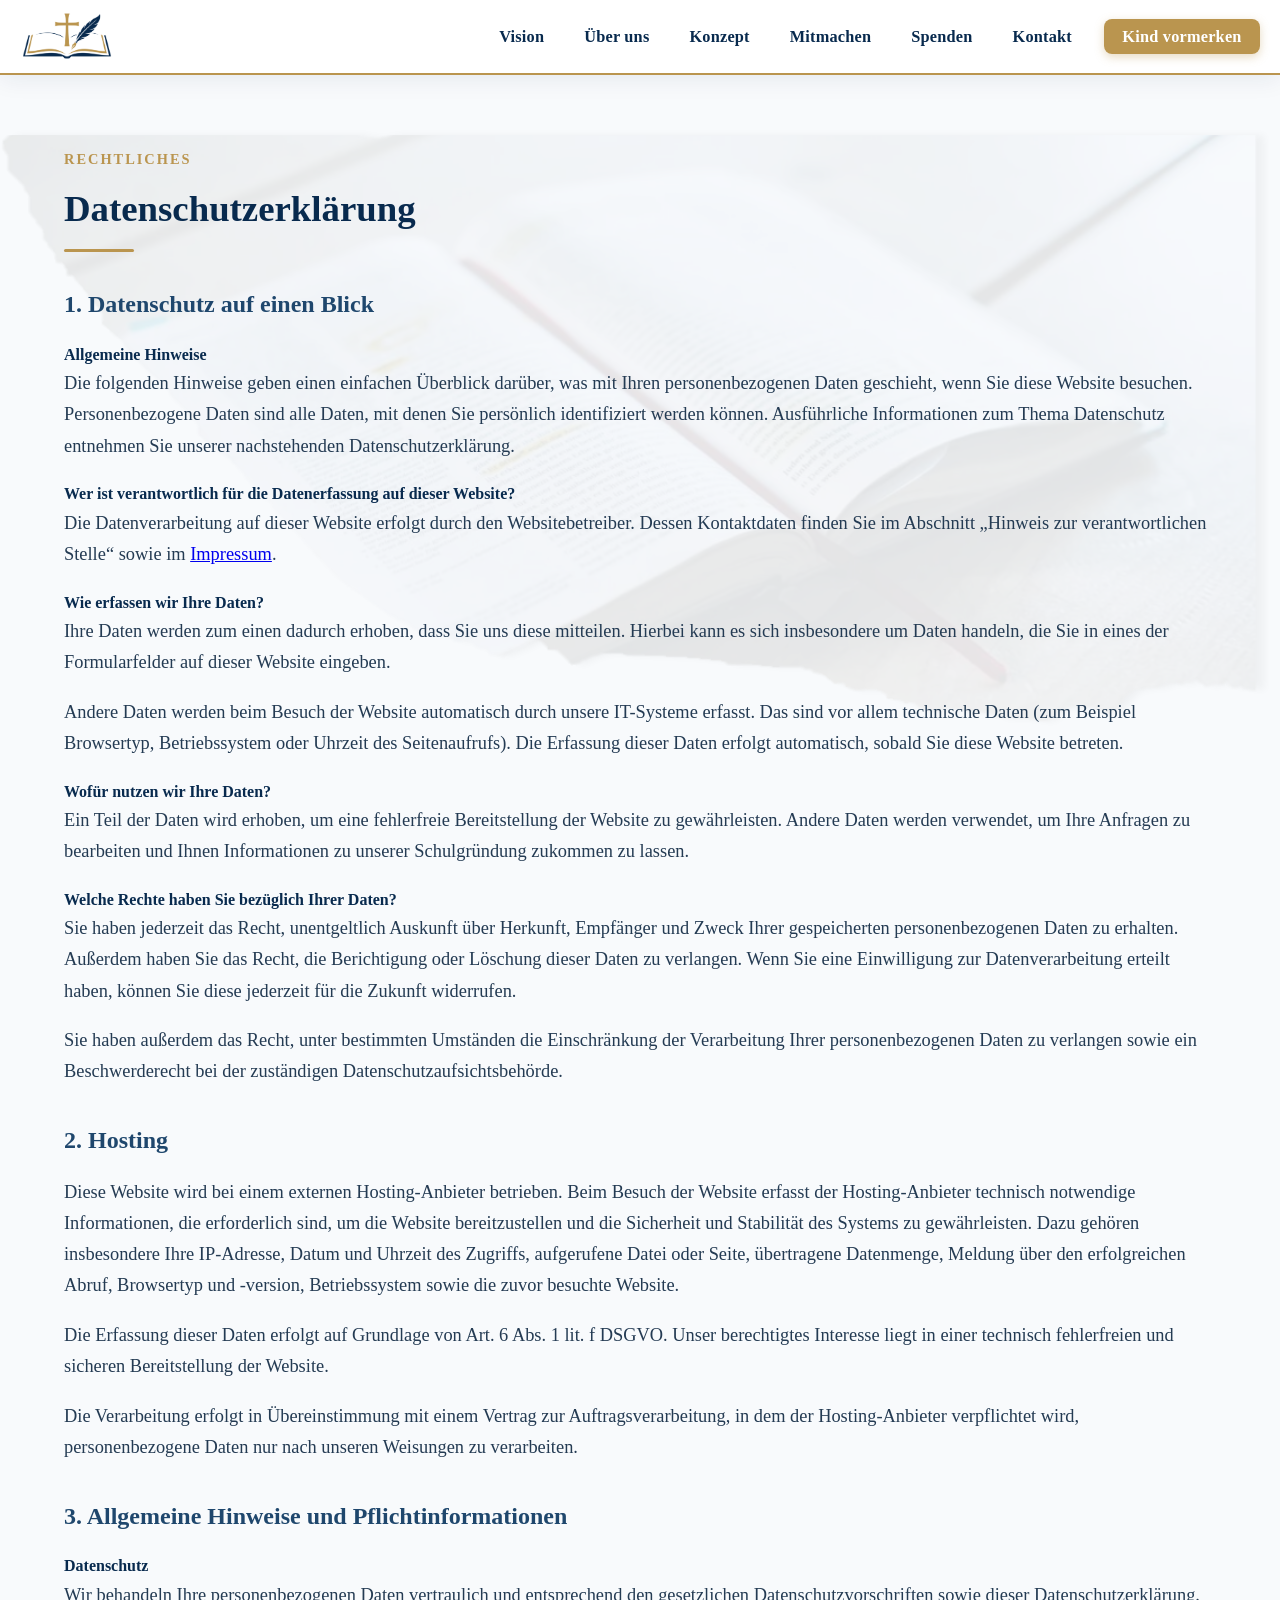
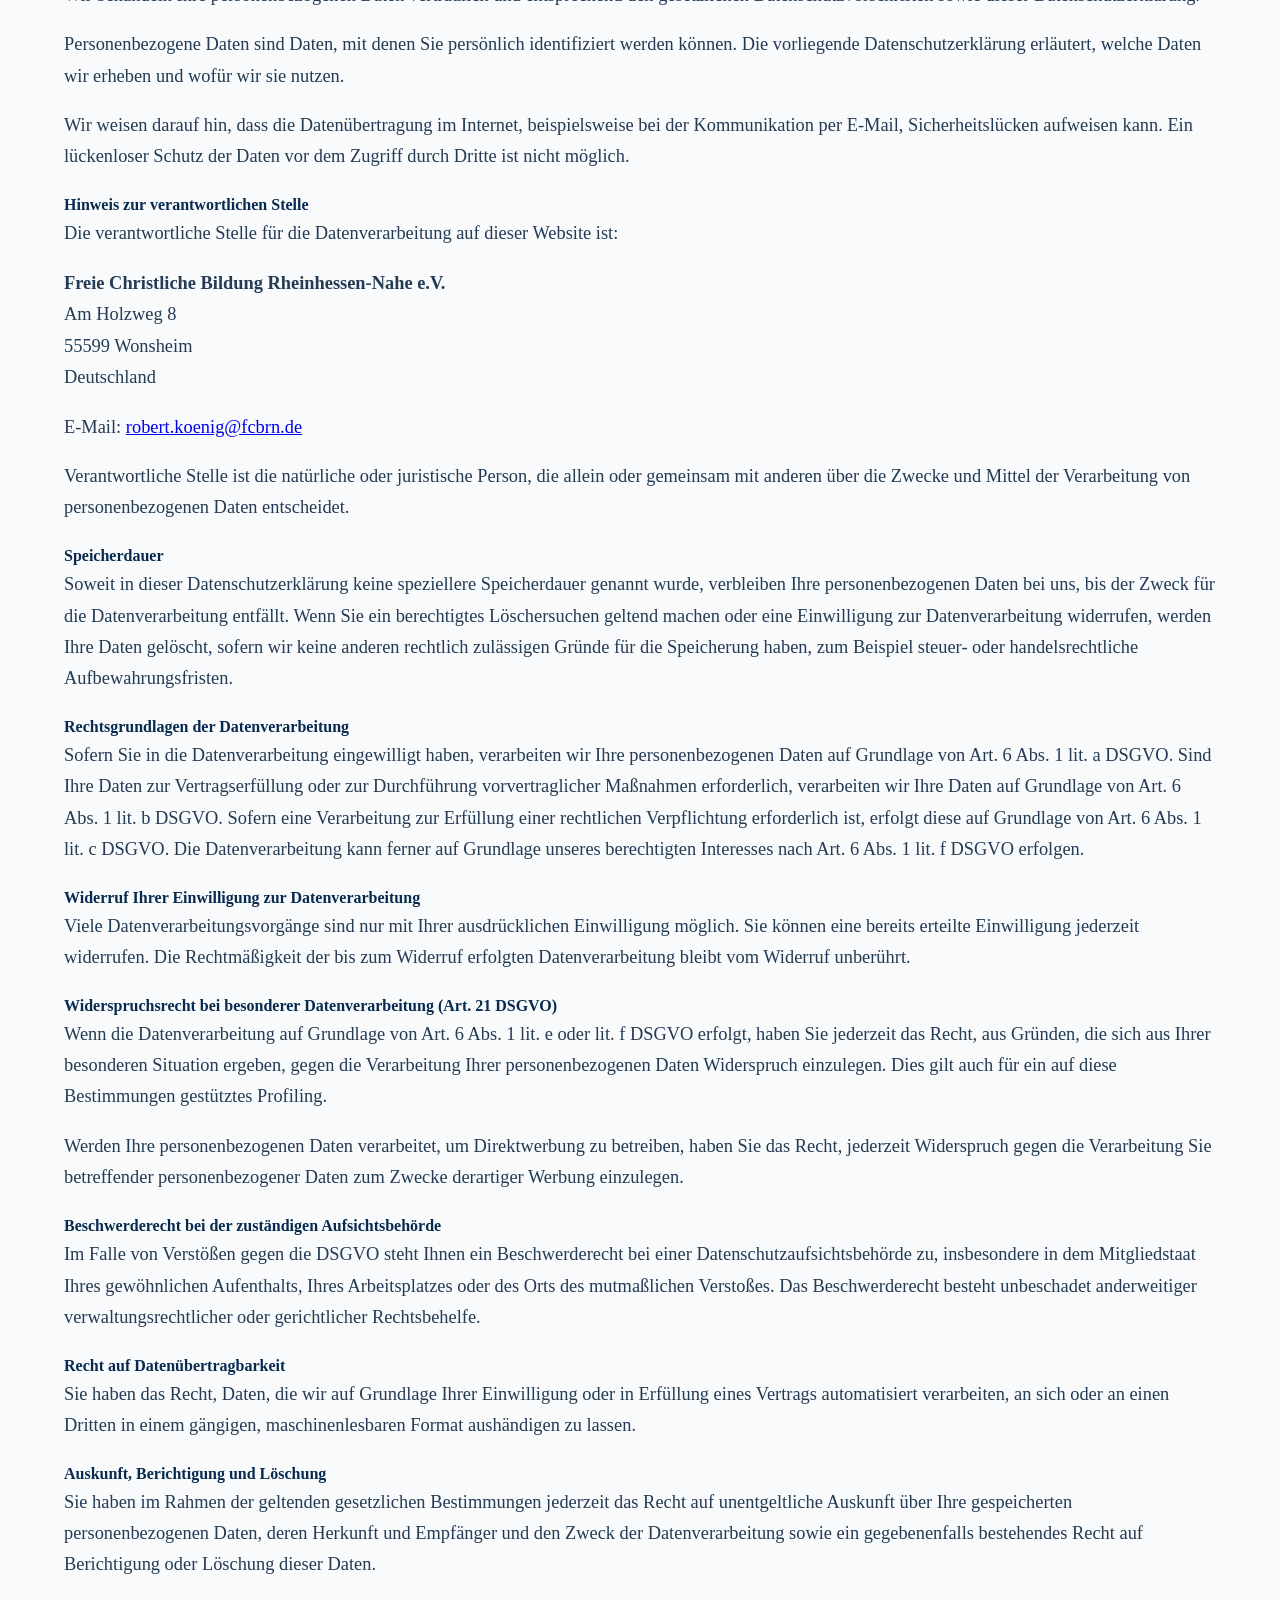
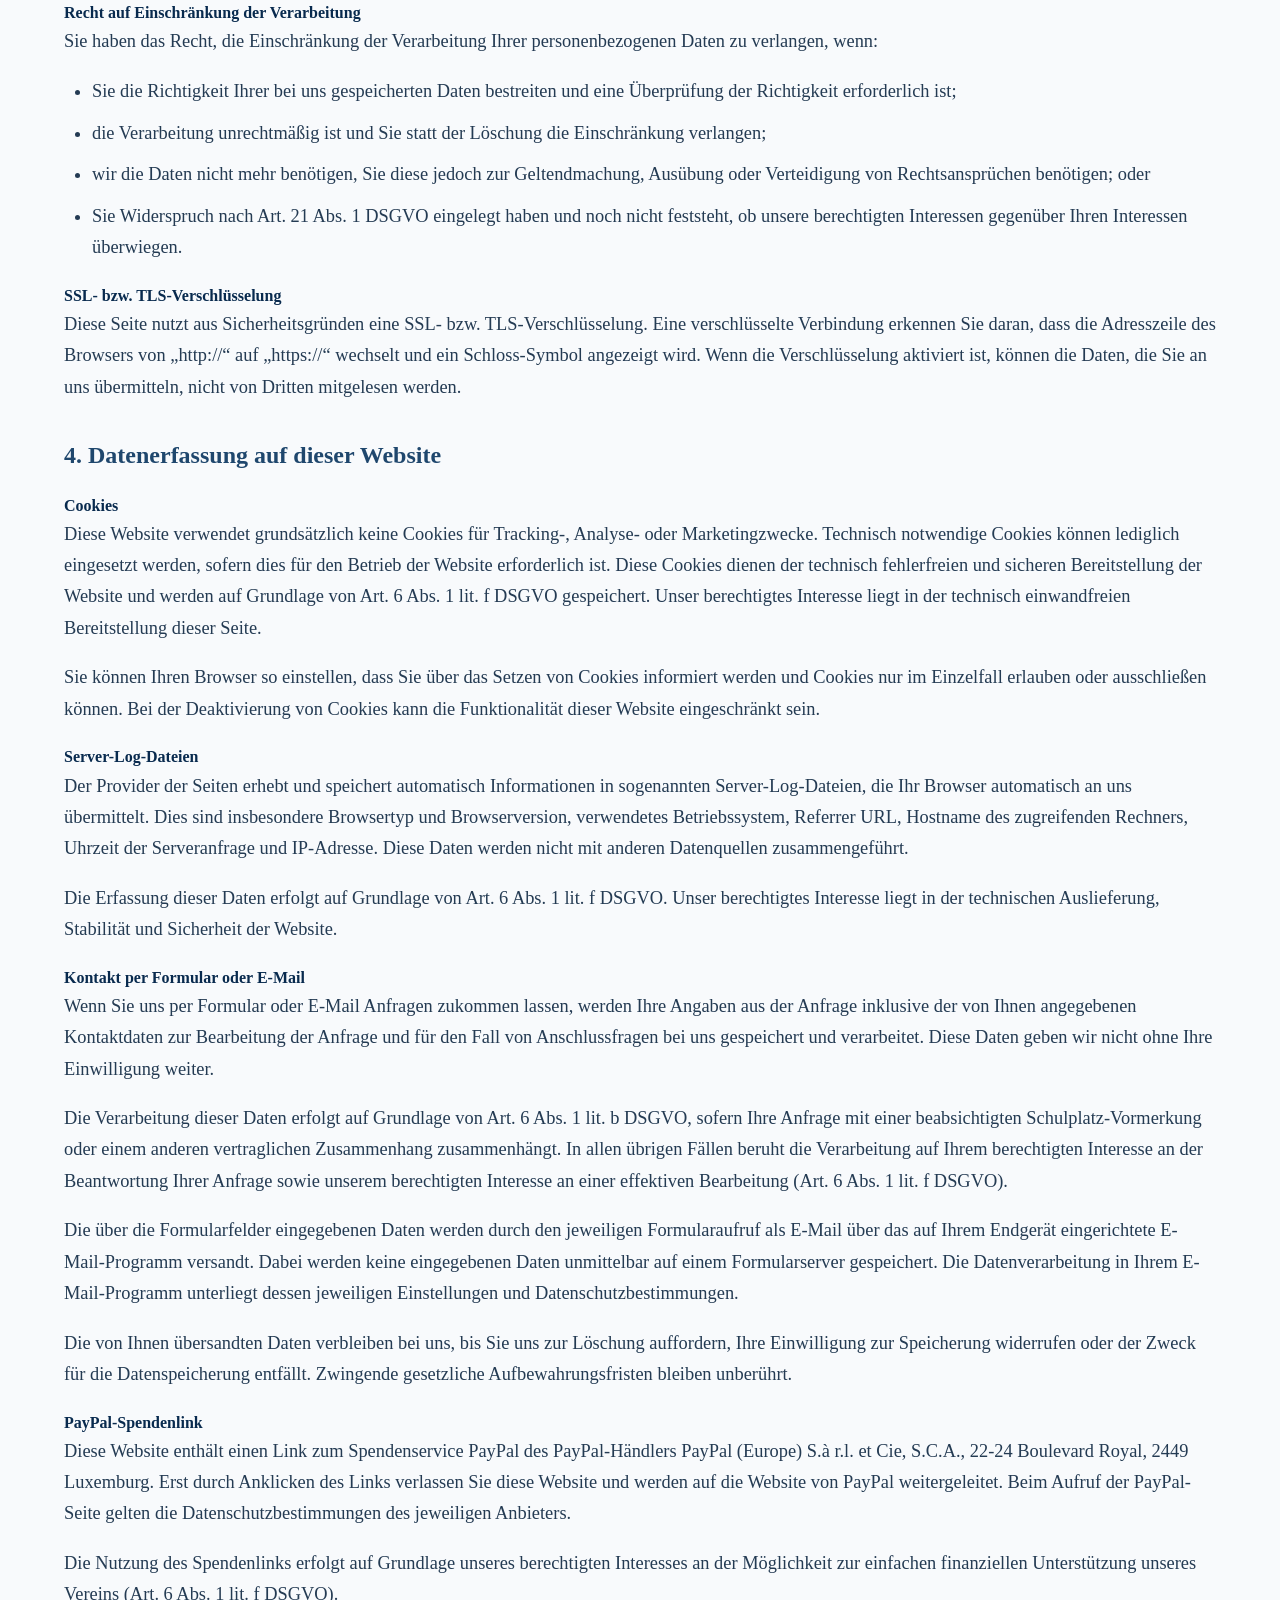
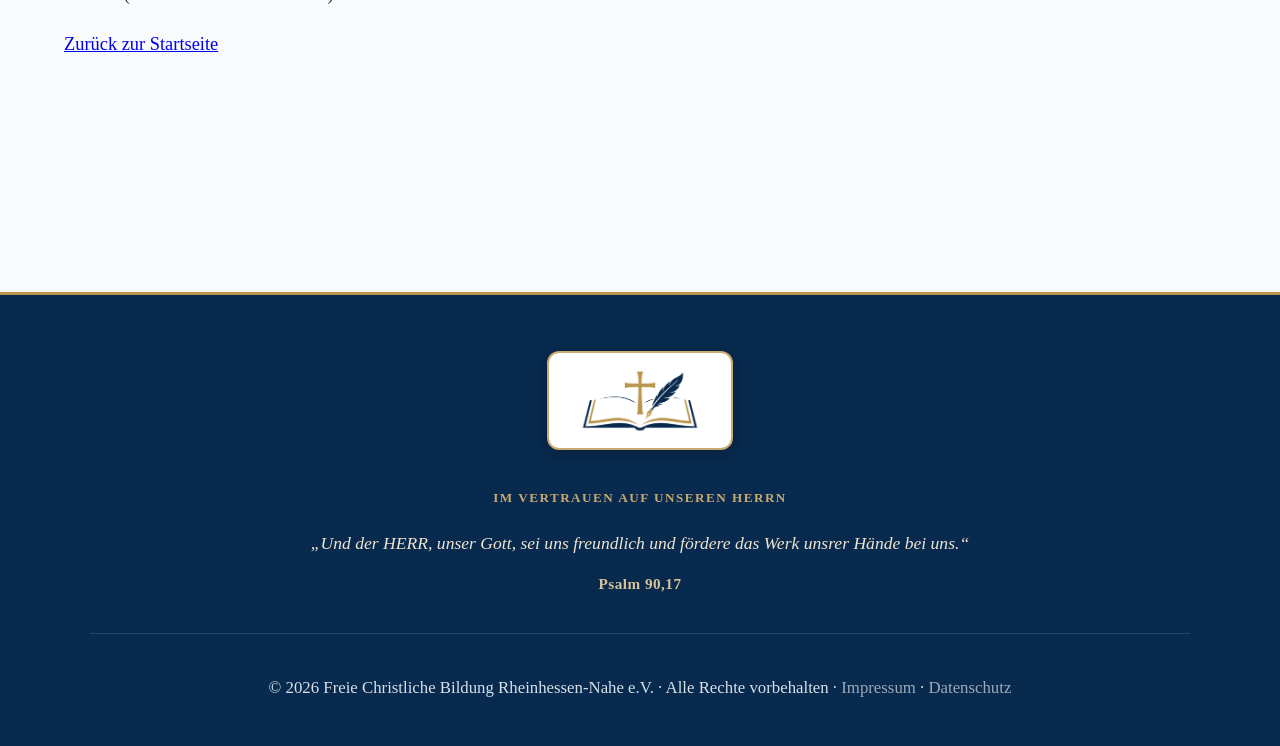
==== datenschutz.html @ 9a71f447 "Added datenschutz.html" ====
<!DOCTYPE html>
<html lang="de">
<head>
    <meta charset="UTF-8">
    <meta name="viewport" content="width=device-width, initial-scale=1.0, maximum-scale=5.0, user-scalable=yes">
    <meta name="theme-color" content="#082A4E">
    <meta name="format-detection" content="telephone=no">
    <link rel="stylesheet" href="styles.css">
    <link rel="apple-touch-icon" href="Logo.png">
    <link rel="icon" type="image/png" href="Logo.png">
    <title>Datenschutz | Freie Christliche Bildung Rheinhessen-Nahe e.V.</title>
</head>
<body>
    <div id="site-nav"></div>
    <script src="navigation.js"></script>

    <div class="fixed-bg-graphic" id="fixedBgGraphic" aria-hidden="true"></div>

    <main class="container">
        <section class="legal-page">
            <span class="section-tag">Rechtliches</span>
            <h2>Datenschutzerklärung</h2>

            <h3>1. Datenschutz auf einen Blick</h3>

            <h4>Allgemeine Hinweise</h4>
            <p>
                Die folgenden Hinweise geben einen einfachen Überblick darüber, was mit Ihren personenbezogenen Daten geschieht,
                wenn Sie diese Website besuchen. Personenbezogene Daten sind alle Daten, mit denen Sie persönlich identifiziert
                werden können. Ausführliche Informationen zum Thema Datenschutz entnehmen Sie unserer nachstehenden Datenschutzerklärung.
            </p>

            <h4>Wer ist verantwortlich für die Datenerfassung auf dieser Website?</h4>
            <p>
                Die Datenverarbeitung auf dieser Website erfolgt durch den Websitebetreiber.
                Dessen Kontaktdaten finden Sie im Abschnitt „Hinweis zur verantwortlichen Stelle“ sowie im <a href="impressum.html">Impressum</a>.
            </p>

            <h4>Wie erfassen wir Ihre Daten?</h4>
            <p>
                Ihre Daten werden zum einen dadurch erhoben, dass Sie uns diese mitteilen. Hierbei kann es sich insbesondere um Daten
                handeln, die Sie in eines der Formularfelder auf dieser Website eingeben.
            </p>
            <p>
                Andere Daten werden beim Besuch der Website automatisch durch unsere IT-Systeme erfasst. Das sind vor allem technische
                Daten (zum Beispiel Browsertyp, Betriebssystem oder Uhrzeit des Seitenaufrufs). Die Erfassung dieser Daten erfolgt
                automatisch, sobald Sie diese Website betreten.
            </p>

            <h4>Wofür nutzen wir Ihre Daten?</h4>
            <p>
                Ein Teil der Daten wird erhoben, um eine fehlerfreie Bereitstellung der Website zu gewährleisten.
                Andere Daten werden verwendet, um Ihre Anfragen zu bearbeiten und Ihnen Informationen zu unserer Schulgründung
                zukommen zu lassen.
            </p>

            <h4>Welche Rechte haben Sie bezüglich Ihrer Daten?</h4>
            <p>
                Sie haben jederzeit das Recht, unentgeltlich Auskunft über Herkunft, Empfänger und Zweck Ihrer gespeicherten
                personenbezogenen Daten zu erhalten. Außerdem haben Sie das Recht, die Berichtigung oder Löschung dieser Daten
                zu verlangen. Wenn Sie eine Einwilligung zur Datenverarbeitung erteilt haben, können Sie diese jederzeit für die
                Zukunft widerrufen.
            </p>
            <p>
                Sie haben außerdem das Recht, unter bestimmten Umständen die Einschränkung der Verarbeitung Ihrer personenbezogenen
                Daten zu verlangen sowie ein Beschwerderecht bei der zuständigen Datenschutzaufsichtsbehörde.
            </p>

            <h3>2. Hosting</h3>
            <p>
                Diese Website wird bei einem externen Hosting-Anbieter betrieben. Beim Besuch der Website erfasst der Hosting-Anbieter
                technisch notwendige Informationen, die erforderlich sind, um die Website bereitzustellen und die Sicherheit und
                Stabilität des Systems zu gewährleisten. Dazu gehören insbesondere Ihre IP-Adresse, Datum und Uhrzeit des Zugriffs,
                aufgerufene Datei oder Seite, übertragene Datenmenge, Meldung über den erfolgreichen Abruf, Browsertyp und -version,
                Betriebssystem sowie die zuvor besuchte Website.
            </p>
            <p>
                Die Erfassung dieser Daten erfolgt auf Grundlage von Art. 6 Abs. 1 lit. f DSGVO. Unser berechtigtes Interesse liegt
                in einer technisch fehlerfreien und sicheren Bereitstellung der Website.
            </p>
            <p>
                Die Verarbeitung erfolgt in Übereinstimmung mit einem Vertrag zur Auftragsverarbeitung, in dem der Hosting-Anbieter
                verpflichtet wird, personenbezogene Daten nur nach unseren Weisungen zu verarbeiten.
            </p>

            <h3>3. Allgemeine Hinweise und Pflichtinformationen</h3>

            <h4>Datenschutz</h4>
            <p>
                Wir behandeln Ihre personenbezogenen Daten vertraulich und entsprechend den gesetzlichen Datenschutzvorschriften
                sowie dieser Datenschutzerklärung.
            </p>
            <p>
                Personenbezogene Daten sind Daten, mit denen Sie persönlich identifiziert werden können. Die vorliegende
                Datenschutzerklärung erläutert, welche Daten wir erheben und wofür wir sie nutzen.
            </p>
            <p>
                Wir weisen darauf hin, dass die Datenübertragung im Internet, beispielsweise bei der Kommunikation per E-Mail,
                Sicherheitslücken aufweisen kann. Ein lückenloser Schutz der Daten vor dem Zugriff durch Dritte ist nicht möglich.
            </p>

            <h4>Hinweis zur verantwortlichen Stelle</h4>
            <p>
                Die verantwortliche Stelle für die Datenverarbeitung auf dieser Website ist:
            </p>
            <p>
                <strong>Freie Christliche Bildung Rheinhessen-Nahe e.V.</strong><br>
                Am Holzweg 8<br>
                55599 Wonsheim<br>
                Deutschland
            </p>
            <p>
                E-Mail: <a href="mailto:robert.koenig@fcbrn.de">robert.koenig@fcbrn.de</a>
            </p>
            <p>
                Verantwortliche Stelle ist die natürliche oder juristische Person, die allein oder gemeinsam mit anderen über die
                Zwecke und Mittel der Verarbeitung von personenbezogenen Daten entscheidet.
            </p>

            <h4>Speicherdauer</h4>
            <p>
                Soweit in dieser Datenschutzerklärung keine speziellere Speicherdauer genannt wurde, verbleiben Ihre personenbezogenen
                Daten bei uns, bis der Zweck für die Datenverarbeitung entfällt. Wenn Sie ein berechtigtes Löschersuchen geltend machen
                oder eine Einwilligung zur Datenverarbeitung widerrufen, werden Ihre Daten gelöscht, sofern wir keine anderen rechtlich
                zulässigen Gründe für die Speicherung haben, zum Beispiel steuer- oder handelsrechtliche Aufbewahrungsfristen.
            </p>

            <h4>Rechtsgrundlagen der Datenverarbeitung</h4>
            <p>
                Sofern Sie in die Datenverarbeitung eingewilligt haben, verarbeiten wir Ihre personenbezogenen Daten auf Grundlage
                von Art. 6 Abs. 1 lit. a DSGVO. Sind Ihre Daten zur Vertragserfüllung oder zur Durchführung vorvertraglicher Maßnahmen
                erforderlich, verarbeiten wir Ihre Daten auf Grundlage von Art. 6 Abs. 1 lit. b DSGVO. Sofern eine Verarbeitung zur
                Erfüllung einer rechtlichen Verpflichtung erforderlich ist, erfolgt diese auf Grundlage von Art. 6 Abs. 1 lit. c DSGVO.
                Die Datenverarbeitung kann ferner auf Grundlage unseres berechtigten Interesses nach Art. 6 Abs. 1 lit. f DSGVO erfolgen.
            </p>

            <h4>Widerruf Ihrer Einwilligung zur Datenverarbeitung</h4>
            <p>
                Viele Datenverarbeitungsvorgänge sind nur mit Ihrer ausdrücklichen Einwilligung möglich. Sie können eine bereits
                erteilte Einwilligung jederzeit widerrufen. Die Rechtmäßigkeit der bis zum Widerruf erfolgten Datenverarbeitung
                bleibt vom Widerruf unberührt.
            </p>

            <h4>Widerspruchsrecht bei besonderer Datenverarbeitung (Art. 21 DSGVO)</h4>
            <p>
                Wenn die Datenverarbeitung auf Grundlage von Art. 6 Abs. 1 lit. e oder lit. f DSGVO erfolgt, haben Sie jederzeit das
                Recht, aus Gründen, die sich aus Ihrer besonderen Situation ergeben, gegen die Verarbeitung Ihrer personenbezogenen
                Daten Widerspruch einzulegen. Dies gilt auch für ein auf diese Bestimmungen gestütztes Profiling.
            </p>
            <p>
                Werden Ihre personenbezogenen Daten verarbeitet, um Direktwerbung zu betreiben, haben Sie das Recht, jederzeit
                Widerspruch gegen die Verarbeitung Sie betreffender personenbezogener Daten zum Zwecke derartiger Werbung einzulegen.
            </p>

            <h4>Beschwerderecht bei der zuständigen Aufsichtsbehörde</h4>
            <p>
                Im Falle von Verstößen gegen die DSGVO steht Ihnen ein Beschwerderecht bei einer Datenschutzaufsichtsbehörde zu,
                insbesondere in dem Mitgliedstaat Ihres gewöhnlichen Aufenthalts, Ihres Arbeitsplatzes oder des Orts des mutmaßlichen
                Verstoßes. Das Beschwerderecht besteht unbeschadet anderweitiger verwaltungsrechtlicher oder gerichtlicher Rechtsbehelfe.
            </p>

            <h4>Recht auf Datenübertragbarkeit</h4>
            <p>
                Sie haben das Recht, Daten, die wir auf Grundlage Ihrer Einwilligung oder in Erfüllung eines Vertrags automatisiert
                verarbeiten, an sich oder an einen Dritten in einem gängigen, maschinenlesbaren Format aushändigen zu lassen.
            </p>

            <h4>Auskunft, Berichtigung und Löschung</h4>
            <p>
                Sie haben im Rahmen der geltenden gesetzlichen Bestimmungen jederzeit das Recht auf unentgeltliche Auskunft über Ihre
                gespeicherten personenbezogenen Daten, deren Herkunft und Empfänger und den Zweck der Datenverarbeitung sowie ein
                gegebenenfalls bestehendes Recht auf Berichtigung oder Löschung dieser Daten.
            </p>

            <h4>Recht auf Einschränkung der Verarbeitung</h4>
            <p>Sie haben das Recht, die Einschränkung der Verarbeitung Ihrer personenbezogenen Daten zu verlangen, wenn:</p>
            <ul>
                <li>Sie die Richtigkeit Ihrer bei uns gespeicherten Daten bestreiten und eine Überprüfung der Richtigkeit erforderlich ist;</li>
                <li>die Verarbeitung unrechtmäßig ist und Sie statt der Löschung die Einschränkung verlangen;</li>
                <li>wir die Daten nicht mehr benötigen, Sie diese jedoch zur Geltendmachung, Ausübung oder Verteidigung von Rechtsansprüchen benötigen; oder</li>
                <li>Sie Widerspruch nach Art. 21 Abs. 1 DSGVO eingelegt haben und noch nicht feststeht, ob unsere berechtigten Interessen gegenüber Ihren Interessen überwiegen.</li>
            </ul>

            <h4>SSL- bzw. TLS-Verschlüsselung</h4>
            <p>
                Diese Seite nutzt aus Sicherheitsgründen eine SSL- bzw. TLS-Verschlüsselung. Eine verschlüsselte Verbindung erkennen
                Sie daran, dass die Adresszeile des Browsers von „http://“ auf „https://“ wechselt und ein Schloss-Symbol angezeigt wird.
                Wenn die Verschlüsselung aktiviert ist, können die Daten, die Sie an uns übermitteln, nicht von Dritten mitgelesen werden.
            </p>

            <h3>4. Datenerfassung auf dieser Website</h3>

            <h4>Cookies</h4>
            <p>
                Diese Website verwendet grundsätzlich keine Cookies für Tracking-, Analyse- oder Marketingzwecke.
                Technisch notwendige Cookies können lediglich eingesetzt werden, sofern dies für den Betrieb der Website erforderlich ist.
                Diese Cookies dienen der technisch fehlerfreien und sicheren Bereitstellung der Website und werden auf Grundlage von
                Art. 6 Abs. 1 lit. f DSGVO gespeichert. Unser berechtigtes Interesse liegt in der technisch einwandfreien Bereitstellung
                dieser Seite.
            </p>
            <p>
                Sie können Ihren Browser so einstellen, dass Sie über das Setzen von Cookies informiert werden und Cookies nur im Einzelfall
                erlauben oder ausschließen können. Bei der Deaktivierung von Cookies kann die Funktionalität dieser Website eingeschränkt sein.
            </p>

            <h4>Server-Log-Dateien</h4>
            <p>
                Der Provider der Seiten erhebt und speichert automatisch Informationen in sogenannten Server-Log-Dateien, die Ihr Browser
                automatisch an uns übermittelt. Dies sind insbesondere Browsertyp und Browserversion, verwendetes Betriebssystem,
                Referrer URL, Hostname des zugreifenden Rechners, Uhrzeit der Serveranfrage und IP-Adresse. Diese Daten werden nicht mit
                anderen Datenquellen zusammengeführt.
            </p>
            <p>
                Die Erfassung dieser Daten erfolgt auf Grundlage von Art. 6 Abs. 1 lit. f DSGVO. Unser berechtigtes Interesse liegt in der
                technischen Auslieferung, Stabilität und Sicherheit der Website.
            </p>

            <h4>Kontakt per Formular oder E-Mail</h4>
            <p>
                Wenn Sie uns per Formular oder E-Mail Anfragen zukommen lassen, werden Ihre Angaben aus der Anfrage inklusive der von Ihnen
                angegebenen Kontaktdaten zur Bearbeitung der Anfrage und für den Fall von Anschlussfragen bei uns gespeichert und verarbeitet.
                Diese Daten geben wir nicht ohne Ihre Einwilligung weiter.
            </p>
            <p>
                Die Verarbeitung dieser Daten erfolgt auf Grundlage von Art. 6 Abs. 1 lit. b DSGVO, sofern Ihre Anfrage mit einer
                beabsichtigten Schulplatz-Vormerkung oder einem anderen vertraglichen Zusammenhang zusammenhängt. In allen übrigen Fällen
                beruht die Verarbeitung auf Ihrem berechtigten Interesse an der Beantwortung Ihrer Anfrage sowie unserem berechtigten
                Interesse an einer effektiven Bearbeitung (Art. 6 Abs. 1 lit. f DSGVO).
            </p>
            <p>
                Die über die Formularfelder eingegebenen Daten werden durch den jeweiligen Formularaufruf als E-Mail über das auf Ihrem
                Endgerät eingerichtete E-Mail-Programm versandt. Dabei werden keine eingegebenen Daten unmittelbar auf einem Formularserver
                gespeichert. Die Datenverarbeitung in Ihrem E-Mail-Programm unterliegt dessen jeweiligen Einstellungen und Datenschutzbestimmungen.
            </p>
            <p>
                Die von Ihnen übersandten Daten verbleiben bei uns, bis Sie uns zur Löschung auffordern, Ihre Einwilligung zur Speicherung
                widerrufen oder der Zweck für die Datenspeicherung entfällt. Zwingende gesetzliche Aufbewahrungsfristen bleiben unberührt.
            </p>

            <h4>PayPal-Spendenlink</h4>
            <p>
                Diese Website enthält einen Link zum Spendenservice PayPal des PayPal-Händlers PayPal (Europe) S.à r.l. et Cie, S.C.A.,
                22-24 Boulevard Royal, 2449 Luxemburg. Erst durch Anklicken des Links verlassen Sie diese Website und werden auf die
                Website von PayPal weitergeleitet. Beim Aufruf der PayPal-Seite gelten die Datenschutzbestimmungen des jeweiligen Anbieters.
            </p>
            <p>
                Die Nutzung des Spendenlinks erfolgt auf Grundlage unseres berechtigten Interesses an der Möglichkeit zur einfachen
                finanziellen Unterstützung unseres Vereins (Art. 6 Abs. 1 lit. f DSGVO).
            </p>

            <p><a href="index.html">Zurück zur Startseite</a></p>
        </section>
    </main>

    <div id="site-footer"></div>
    <script src="footer.js"></script>
</body>
</html>
---- styles.css ----
:root {
            /* Corporate Design Blau-Palette */
            --blau-900: #082A4E;
            --blau-800: #12385F;
            --blau-700: #1F476D;
            --blau-600: #335C87;
            --blau-500: #4F7393;
            --blau-300: #9FB4C7;
            --blau-100: #D7E0E8;
            --blau-50:  #F0F5FA;

            /* Corporate Design Gold-Palette */
            --gold-1: #BA954F;
            --gold-2: #C8A970;
            --gold-3: #D8C396;
            --gold-4: #EEE4CF;
            --gold-5: #FBF8F2;
            --gold-50: #FDFBF7;

            --font-family-base: 'Book Antiqua', Palatino, 'Palatino Linotype', 'Palatino LT STD', Georgia, serif;
            --font-sans: -apple-system, BlinkMacSystemFont, "Segoe UI", Roboto, Helvetica, Arial, sans-serif;
        }

        /* Gemeinsame Seitenelemente für weitere Seiten */
        .vision-intro {
            font-size: 1.3rem;
            font-weight: 600;
            color: var(--blau-700);
            margin: 2rem 0 0.85rem 0;
            line-height: 1.5;
        }

        .vebs-link-wrap {
            margin-top: 1.5rem;
            text-align: center;
        }

        .vebs-link {
            display: inline-block;
            transition: transform 0.2s;
        }

        .vebs-logo {
            max-height: 65px;
            max-width: 100%;
            height: auto;
            display: block;
            margin: 0 auto;
        }

        .cards-grid-compact {
            grid-template-columns: repeat(auto-fit, minmax(240px, 1fr));
        }

        .info-card-accent {
            border-top-color: var(--blau-700);
        }

        .section-tag-no-margin {
            margin-bottom: 0;
        }

        .quote-followup {
            font-size: 1.2rem;
            font-weight: 500;
            color: var(--blau-900);
            margin-bottom: 1.5rem;
        }

        .form-group-spaced {
            margin-top: 1.5rem;
        }

        .form-container-spaced {
            margin-top: 2rem;
        }

        .form-actions {
            margin-top: 2rem;
            text-align: center;
        }

        .form-actions-large {
            margin-top: 2.25rem;
            display: flex;
            justify-content: center;
            align-items: center;
            gap: 1.25rem;
            flex-wrap: wrap;
        }

        .cta-button-submit {
            border: none;
            cursor: pointer;
        }

        .bank-purpose {
            font-family: var(--font-family-base);
        }

        .paypal-note {
            font-size: 1.05rem;
            color: var(--blau-700);
            margin-bottom: 1rem;
            line-height: 1.5;
        }

        * {
            margin: 0;
            padding: 0;
            box-sizing: border-box;
        }

        html {
            scroll-behavior: smooth;
        }

        html, body {
            overflow-x: hidden;
            width: 100%;
            max-width: 100%;
            font-family: var(--font-family-base);
            line-height: 1.7;
            color: var(--blau-900);
            background-color: #f8fafc;
        }

        /* Modern Bright Frosted Navigation */
        nav {
            background: rgba(255, 255, 255, 0.96);
            backdrop-filter: blur(16px);
            -webkit-backdrop-filter: blur(16px);
            padding: 0.65rem 1.75rem;
            position: sticky;
            top: 0;
            z-index: 1000;
            border-bottom: 2px solid var(--gold-1);
            box-shadow: 0 4px 25px rgba(8, 42, 78, 0.06);
        }
        .nav-container {
            max-width: 1300px;
            margin: 0 auto;
            display: flex;
            justify-content: space-between;
            align-items: center;
            flex-wrap: wrap;
            gap: 1.25rem;
        }
        .nav-brand-logo-link {
            display: flex;
            align-items: center;
            text-decoration: none;
        }
        .nav-full-logo {
            max-height: 52px;
            width: auto;
            display: block;
            transition: transform 0.2s;
        }
        .nav-full-logo:hover {
            transform: scale(1.03);
        }
        .nav-right-group {
            display: flex;
            align-items: center;
            gap: 1.5rem;
        }
        nav ul {
            list-style: none;
            display: flex;
            justify-content: center;
            align-items: center;
            flex-wrap: wrap;
            margin: 0;
            padding: 0;
            gap: 1.5rem;
        }
        nav ul li a {
            color: var(--blau-900);
            text-decoration: none;
            font-weight: 600;
            font-size: 1.02rem;
            letter-spacing: 0.2px;
            transition: color 0.2s, transform 0.2s;
            padding: 0.35rem 0.5rem;
            position: relative;
        }
        nav ul li a:hover {
            color: var(--gold-1);
        }
        .nav-cta {
            background: var(--gold-1);
            color: white !important;
            padding: 0.5rem 1.15rem !important;
            border-radius: 8px;
            font-weight: bold !important;
            box-shadow: 0 3px 10px rgba(186, 149, 79, 0.35);
            transition: background 0.2s, transform 0.2s, box-shadow 0.2s !important;
        }
        .nav-cta:hover {
            background: var(--gold-2) !important;
            transform: translateY(-2px);
            box-shadow: 0 5px 15px rgba(186, 149, 79, 0.45);
        }

        .mobile-menu-btn {
            display: none;
            background: rgba(255, 255, 255, 0.95);
            border: 1.5px solid var(--gold-2);
            color: var(--blau-900);
            width: 42px;
            height: 42px;
            border-radius: 8px;
            cursor: pointer;
            align-items: center;
            justify-content: center;
            font-size: 1.4rem;
            line-height: 1;
            transition: all 0.2s ease;
            box-shadow: 0 2px 8px rgba(8, 42, 78, 0.08);
            user-select: none;
            -webkit-tap-highlight-color: transparent;
        }
        .mobile-menu-btn:hover, .mobile-menu-btn.active {
            background: var(--gold-5);
            border-color: var(--gold-1);
            color: var(--gold-1);
            box-shadow: 0 4px 12px rgba(186, 149, 79, 0.25);
        }

        @media (max-width: 992px) {
            nav {
                padding: 0.55rem 1rem;
            }
            .nav-container {
                justify-content: space-between !important;
                align-items: center !important;
            }
            .nav-full-logo {
                max-height: 44px;
            }
            .mobile-menu-btn {
                display: flex !important;
            }
            .nav-right-group {
                width: 100% !important;
                display: none !important;
                flex-direction: column !important;
                align-items: stretch !important;
                padding: 1.25rem 0 0.5rem 0 !important;
                border-top: 1px solid var(--gold-4) !important;
                margin-top: 0.5rem !important;
                gap: 0.75rem !important;
            }
            .nav-right-group.active {
                display: flex !important;
            }
            nav ul {
                flex-direction: column !important;
                width: 100% !important;
                gap: 0.4rem !important;
                text-align: center !important;
            }
            nav ul li a {
                display: block !important;
                padding: 0.75rem 1rem !important;
                font-size: 1.1rem !important;
                border-radius: 6px !important;
            }
            nav ul li a:hover {
                background: var(--gold-5) !important;
            }
            .nav-cta {
                width: 100% !important;
                text-align: center !important;
                padding: 0.85rem 1.5rem !important;
                margin-top: 0.5rem !important;
            }
        }
        /* Hero Banner with Bright, Present Classroom Image */
        header {
            position: relative;
            background: linear-gradient(180deg, rgba(8, 42, 78, 0.30) 0%, rgba(8, 42, 78, 0.55) 100%),
                        url("AdobeStock_277652552_1200x800.jpg") center 35% / cover no-repeat;
            padding: 6.5rem 1.5rem;
            min-height: 75vh;
            display: flex;
            align-items: center;
            justify-content: center;
            border-bottom: 4px solid var(--gold-1);
            box-shadow: 0 6px 30px rgba(8, 42, 78, 0.12);
        }
        .hero-glass-card {
            background: rgba(255, 255, 255, 0.74);
            backdrop-filter: blur(20px);
            -webkit-backdrop-filter: blur(20px);
            border: 1.5px solid rgba(255, 255, 255, 0.85);
            border-radius: 20px;
            padding: 3.5rem 3rem;
            max-width: 950px;
            margin: 0 auto;
            text-align: center;
            box-shadow: 0 20px 50px rgba(8, 42, 78, 0.18);
        }
        
        
        @media (max-width: 850px) {
            
            
        }
        .hero-badge {
            display: inline-block;
            background: var(--gold-5);
            border: 1px solid var(--gold-3);
            color: var(--gold-1);
            padding: 0.45rem 1.35rem;
            border-radius: 30px;
            font-size: 0.9rem;
            text-transform: uppercase;
            letter-spacing: 1.5px;
            font-weight: 700;
            margin-bottom: 1.25rem;
        }
        header h1 {
            font-size: 3.2rem;
            margin-bottom: 0.25rem;
            letter-spacing: 0.5px;
            color: var(--blau-900);
            font-weight: bold;
            line-height: 1.15;
        }
        .header-association {
            margin-top: 0.25rem;
            margin-bottom: 1.35rem;
            font-size: 1.45rem;
            color: var(--gold-1);
            letter-spacing: 2.5px;
            text-transform: uppercase;
            font-weight: 700;
        }
        header p.hero-lead {
            font-size: 1.3rem;
            color: var(--blau-700);
            max-width: 780px;
            margin: 0 auto 2.25rem auto;
            font-weight: 500;
            line-height: 1.55;
        }
        .hero-buttons {
            display: flex;
            justify-content: center;
            gap: 1.25rem;
            flex-wrap: wrap;
        }

        /* Main Container */
        .container {
            max-width: 1200px;
            margin: 0 auto;
            padding: 4.5rem 1.5rem;
        }

        section {
            margin-bottom: 5.5rem;
            scroll-margin-top: 90px;
        }
        .section-tag {
            color: var(--gold-1);
            font-size: 0.9rem;
            font-weight: bold;
            letter-spacing: 2px;
            text-transform: uppercase;
            display: block;
            margin-bottom: 0.4rem;
        }
        section h2 {
            color: var(--blau-900);
            font-size: 2.3rem;
            margin-bottom: 1.75rem;
            position: relative;
            padding-bottom: 0.75rem;
        }
        section h2::after {
            content: "";
            position: absolute;
            left: 0;
            bottom: 0;
            height: 3px;
            width: 70px;
            background: var(--gold-1);
            border-radius: 2px;
        }
        section h3 {
            color: var(--blau-700);
            font-size: 1.5rem;
            margin-top: 2rem;
            margin-bottom: 1rem;
        }
        section p, section ul {
            margin-bottom: 1.15rem;
            font-size: 1.15rem;
            color: #243b53;
        }
        section ul {
            margin-left: 1.75rem;
        }
        section ul li {
            margin-bottom: 0.65rem;
        }

        /* Illuminated Bible Quote */
        .bible-quote-illuminated {
            background: linear-gradient(135deg, var(--gold-5) 0%, #ffffff 100%);
            border: 1px solid var(--gold-4);
            border-left: 6px solid var(--gold-1);
            border-radius: 14px;
            padding: 2.25rem 2.75rem;
            margin: 2.5rem 0;
            box-shadow: 0 8px 24px rgba(8, 42, 78, 0.04);
            position: relative;
        }
        .bible-quote-illuminated::before {
            content: "“";
            position: absolute;
            top: 5px;
            left: 20px;
            font-size: 5rem;
            line-height: 1;
            color: rgba(186, 149, 79, 0.2);
            font-family: Georgia, serif;
            pointer-events: none;
        }
        .bible-quote-text {
            font-size: 1.3rem;
            font-style: italic;
            color: var(--blau-900);
            line-height: 1.75;
            margin-bottom: 0.85rem;
            position: relative;
            z-index: 1;
        }
        .bible-quote-ref {
            font-size: 1.05rem;
            font-weight: bold;
            color: var(--gold-1);
            text-align: right;
            margin-bottom: 0;
            text-transform: uppercase;
            letter-spacing: 0.5px;
        }

        /* Content Boxes */
        .highlight-box {
            background: var(--gold-5);
            border: 1px solid var(--gold-4);
            border-left: 5px solid var(--gold-1);
            padding: 2.25rem;
            margin: 2.5rem 0;
            border-radius: 12px;
            box-shadow: 0 6px 20px rgba(8, 42, 78, 0.03);
        }
        .highlight-box h3 {
            color: var(--blau-900);
            margin-top: 0;
            margin-bottom: 1rem;
        }

        /* Modern Info Grid (Wer wir sind) */
        .cards-grid {
            display: grid;
            grid-template-columns: repeat(auto-fit, minmax(320px, 1fr));
            gap: 2rem;
            margin: 2.5rem 0;
        }
        .info-card {
            background: white;
            border-top: 5px solid var(--gold-1);
            padding: 2.25rem;
            border-radius: 14px;
            border: 1px solid #e5edf5;
            box-shadow: 0 8px 25px rgba(8, 42, 78, 0.05);
            
            display: flex;
            flex-direction: column;
            justify-content: space-between;
            transition: transform 0.2s, box-shadow 0.2s;
        }
        .info-card:hover {
            transform: translateY(-4px);
            box-shadow: 0 14px 30px rgba(8, 42, 78, 0.1);
        }
        .info-card h4 {
            color: var(--blau-900);
            font-size: 1.3rem;
            margin-bottom: 0.85rem;
        }
        .info-card p {
            color: var(--blau-700);
            font-size: 1.05rem;
            margin-bottom: 0;
        }

        /* Action Grid (Was kannst du tun) */
        .action-grid {
            display: grid;
            grid-template-columns: repeat(auto-fit, minmax(320px, 1fr));
            gap: 2rem;
            margin-top: 2.5rem;
        }
        .action-card {
            background: white;
            padding: 2.25rem;
            border-radius: 14px;
            border: 1px solid #e7edf5;
            box-shadow: 0 8px 25px rgba(8, 42, 78, 0.05);
            border-left: 6px solid var(--gold-1);
            display: flex;
            flex-direction: column;
            justify-content: space-between;
            transition: transform 0.2s, box-shadow 0.2s;
        }
        .action-card:hover {
            transform: translateY(-4px);
            box-shadow: 0 14px 32px rgba(8, 42, 78, 0.1);
        }
        .action-card.highlight {
            background: #fffdf9;
            border: 1.5px solid var(--gold-3);
            border-left: 6px solid var(--blau-700);
        }
        .action-card-badge {
            display: inline-block;
            background: var(--blau-50);
            color: var(--blau-800);
            font-size: 0.85rem;
            font-weight: bold;
            padding: 0.3rem 0.8rem;
            border-radius: 6px;
            text-transform: uppercase;
            letter-spacing: 0.5px;
            margin-bottom: 1rem;
            align-self: flex-start;
            border: 1px solid var(--blau-100);
        }
        .action-card.highlight .action-card-badge {
            background: var(--gold-5);
            color: var(--gold-1);
            border: 1px solid var(--gold-3);
        }
        .action-card h3 {
            color: var(--blau-900);
            font-size: 1.35rem;
            margin-top: 0;
            margin-bottom: 0.85rem;
        }
        .action-card p {
            color: #243b53;
            font-size: 1.05rem;
            margin-bottom: 0;
        }
        .card-link-button {
            display: inline-block;
            background: var(--blau-900);
            color: white;
            padding: 0.7rem 1.4rem;
            border-radius: 8px;
            text-decoration: none;
            font-weight: 600;
            font-size: 0.95rem;
            transition: background 0.2s, transform 0.2s, box-shadow 0.2s;
            border: 1px solid var(--gold-1);
            margin-top: 1.35rem;
            text-align: center;
        }
        .card-link-button:hover {
            background: var(--gold-1);
            color: #ffffff;
            transform: translateY(-2px);
            box-shadow: 0 4px 12px rgba(186, 149, 79, 0.3);
        }

        /* Buttons */
        .cta-button {
            display: inline-block;
            background: var(--gold-1);
            color: white;
            padding: 1.15rem 2.4rem;
            border-radius: 8px;
            text-decoration: none;
            font-weight: bold;
            font-size: 1.15rem;
            transition: background 0.3s, transform 0.2s, box-shadow 0.2s;
            box-shadow: 0 4px 15px rgba(186, 149, 79, 0.3);
        }
        .cta-button:hover {
            background: var(--gold-2);
            transform: translateY(-2px);
            box-shadow: 0 8px 22px rgba(186, 149, 79, 0.4);
        }
        .cta-button.secondary {
            background: white;
            color: var(--blau-900);
            border: 2px solid var(--gold-2);
            box-shadow: 0 4px 15px rgba(0, 0, 0, 0.06);
        }
        .cta-button.secondary:hover {
            background: var(--gold-5);
            color: var(--blau-900);
            border-color: var(--gold-1);
        }

        /* Form Styling */
        .form-container {
            background: white;
            border-top: 5px solid var(--gold-1);
            border: 1px solid #e5edf5;
            
            border-radius: 16px;
            padding: 3.5rem 3rem;
            margin-top: 2rem;
            box-shadow: 0 10px 30px rgba(8, 42, 78, 0.05);
        }
        .form-grid {
            display: grid;
            grid-template-columns: repeat(auto-fit, minmax(280px, 1fr));
            gap: 1.5rem;
        }
        .form-group {
            display: flex;
            flex-direction: column;
            gap: 0.45rem;
        }
        .form-group label {
            font-size: 0.95rem;
            font-weight: 600;
            color: var(--blau-700);
        }
        .form-group input, .form-group select, .form-group textarea {
            font-family: var(--font-family-base);
            font-size: 1.05rem;
            padding: 0.85rem 1.1rem;
            border: 1px solid #cedbe7;
            border-radius: 8px;
            color: var(--blau-900);
            background: #ffffff;
            transition: border-color 0.2s, box-shadow 0.2s;
        }
        .form-group input:focus, .form-group select:focus, .form-group textarea:focus {
            outline: none;
            border-color: var(--gold-1);
            box-shadow: 0 0 0 3px rgba(186, 149, 79, 0.2);
        }

        /* Fixed Background Parallax Graphic */
        .fixed-bg-graphic {
            position: fixed;
            top: 0;
            left: 0;
            width: 100vw;
            height: 100vh;
            background: url("Hintergrund.png") center center / 100% auto no-repeat;
            opacity: 0.085;
            pointer-events: none;
            z-index: 0;
            transition: opacity 0.4s ease;
        }
        .container, header, footer {
            position: relative;
            z-index: 1;
        }
        @media (max-width: 768px) {
            .fixed-bg-graphic { width: 100vw !important; height: 100vh !important; background-size: 100% auto !important; opacity: 0.08 !important; }
        }

        /* Spenden Card (Modern Bright) */
        .donation-box {
            border-top: 5px solid var(--gold-1);
            background: linear-gradient(135deg, #FAF7F2 0%, #FFFFFF 100%);
            border: 1px solid var(--gold-3);
            
            border-radius: 16px;
            padding: 3.5rem 2.5rem;
            box-shadow: 0 10px 30px rgba(8, 42, 78, 0.05);
            margin: 3.5rem 0;
            text-align: center;
        }
        .donation-box h3 {
            color: var(--blau-900);
            font-size: 1.8rem;
            margin-top: 0;
            margin-bottom: 1.15rem;
        }
        .donation-box p {
            color: var(--blau-700);
            font-size: 1.2rem;
            max-width: 800px;
            margin: 0 auto 2.25rem auto;
        }
        .bank-details-card {
            background: #ffffff;
            color: var(--blau-900);
            border-radius: 14px;
            padding: 2.25rem;
            max-width: 680px;
            margin: 0 auto;
            border: 2px solid var(--gold-2);
            box-shadow: 0 8px 25px rgba(8, 42, 78, 0.06);
            text-align: left;
        }
        .bank-row {
            display: flex;
            justify-content: space-between;
            align-items: center;
            padding: 0.85rem 0;
            border-bottom: 1px dashed #d5e0eb;
            font-size: 1.15rem;
        }
        .bank-row:last-child {
            border-bottom: none;
        }
        .bank-label {
            font-weight: 600;
            color: var(--blau-700);
        }
        .bank-value {
            font-weight: bold;
            color: var(--blau-900);
        }
        .iban-highlight { font-family: monospace; font-size: 1.05rem; color: var(--blau-900); letter-spacing: 0.5px; white-space: nowrap !important; word-break: keep-all !important; }

        /* Donation Options & PayPal Button */
        .donation-options-grid {
            display: grid;
            grid-template-columns: repeat(auto-fit, minmax(320px, 1fr));
            gap: 2rem;
            max-width: 950px;
            margin: 2.25rem auto 0 auto;
            text-align: left;
        }
        .donation-method-card {
            background: #ffffff;
            border-radius: 14px;
            padding: 2.25rem;
            border: 2px solid var(--gold-2);
            box-shadow: 0 8px 25px rgba(8, 42, 78, 0.06);
            display: flex;
            flex-direction: column;
            justify-content: space-between;
            transition: transform 0.2s, box-shadow 0.2s;
        }
        .donation-method-card:hover {
            transform: translateY(-3px);
            box-shadow: 0 12px 30px rgba(8, 42, 78, 0.1);
        }
        .donation-method-header {
            display: flex;
            align-items: center;
            gap: 0.75rem;
            margin-bottom: 1.25rem;
            border-bottom: 2px solid var(--gold-4);
            padding-bottom: 0.75rem;
        }
        .donation-method-header h4 {
            color: var(--blau-900);
            font-size: 1.35rem;
            margin: 0;
        }
        .paypal-btn {
            display: inline-flex;
            align-items: center;
            justify-content: center;
            gap: 0.65rem;
            background: #0070ba;
            color: #ffffff !important;
            padding: 0.9rem 1.75rem;
            border-radius: 8px;
            font-weight: bold;
            font-size: 1.1rem;
            text-decoration: none;
            transition: background 0.2s, transform 0.2s, box-shadow 0.2s;
            box-shadow: 0 4px 15px rgba(0, 112, 186, 0.3);
            margin-top: 1.5rem;
            text-align: center;
            width: 100%;
        }
        .paypal-btn:hover {
            background: #005ea6;
            transform: translateY(-2px);
            box-shadow: 0 6px 20px rgba(0, 112, 186, 0.45);
        }
        .paypal-icon-svg {
            height: 22px;
            width: auto;
            fill: #ffffff;
        }
        @media (max-width: 768px) {
            .donation-options-grid {
                grid-template-columns: 1fr;
            }
            .donation-method-card {
                padding: 1.5rem 1.25rem;
            }
        }

        /* Contact Grid */
        .contact-grid {
            display: grid;
            grid-template-columns: repeat(auto-fit, minmax(320px, 1fr));
            gap: 2rem;
            margin-top: 2rem;
        }
        .contact-card {
            background: white;
            border-top: 5px solid var(--gold-1);
            padding: 2.5rem;
            border-radius: 14px;
            border: 1px solid #e5edf5;
            
            box-shadow: 0 8px 25px rgba(8, 42, 78, 0.05);
        }
        .contact-card h3 {
            color: var(--blau-900);
            font-size: 1.45rem;
            margin-top: 0;
            margin-bottom: 1.5rem;
        }
        .contact-item {
            margin-bottom: 1.25rem;
            font-size: 1.15rem;
        }
        .contact-item strong {
            color: var(--blau-700);
            display: block;
            font-size: 0.95rem;
            text-transform: uppercase;
            letter-spacing: 0.5px;
            margin-bottom: 0.25rem;
        }
        .contact-item a {
            color: var(--blau-900);
            text-decoration: none;
            font-weight: 600;
            border-bottom: 1px dotted var(--gold-1);
            transition: color 0.2s, border-color 0.2s;
        }
        .contact-item a:hover {
            color: var(--gold-1);
            border-bottom-color: var(--blau-900);
        }

        /* Bright & Welcoming CTA Card */
        .modern-cta-box {
            background: linear-gradient(135deg, #FDFBF7 0%, #FFFFFF 100%);
            color: var(--blau-900);
            padding: 4rem 2rem;
            border-radius: 16px;
            text-align: center;
            border: 2px solid var(--gold-3);
            
            margin: 4rem 0;
            box-shadow: 0 10px 30px rgba(8, 42, 78, 0.06);
        }

        
        /* Mobile Navigation Button & Responsive Drawer */
        .mobile-menu-btn {
            display: none;
            background: rgba(255, 255, 255, 0.95);
            border: 1.5px solid var(--gold-2);
            color: var(--blau-900);
            padding: 0.35rem 0.75rem;
            border-radius: 8px;
            cursor: pointer;
            align-items: center;
            gap: 0.5rem;
            transition: all 0.2s ease;
            box-shadow: 0 2px 8px rgba(8, 42, 78, 0.08);
            user-select: none;
            -webkit-tap-highlight-color: transparent;
        }
        .mobile-menu-btn img {
            max-height: 28px;
            width: auto;
            display: block;
        }
        .mobile-menu-btn span {
            font-size: 0.95rem;
            font-weight: 700;
            color: var(--blau-900);
            letter-spacing: 0.3px;
        }
        .mobile-menu-btn:hover, .mobile-menu-btn.active {
            background: var(--gold-5);
            border-color: var(--gold-1);
            box-shadow: 0 4px 12px rgba(186, 149, 79, 0.25);
        }

        @media (max-width: 992px) {
            .mobile-menu-btn {
                display: flex !important;
            }
            .nav-container {
                justify-content: space-between !important;
                align-items: center;
            }
            .nav-right-group {
                width: 100% !important;
                display: none !important;
                flex-direction: column !important;
                align-items: stretch !important;
                padding: 1.25rem 0 0.5rem 0 !important;
                border-top: 1px solid var(--gold-4) !important;
                margin-top: 0.5rem !important;
                gap: 0.75rem !important;
            }
            .nav-right-group.active {
                display: flex !important;
            }
            nav ul {
                flex-direction: column !important;
                width: 100% !important;
                gap: 0.4rem !important;
                text-align: center !important;
            }
            nav ul li a {
                display: block !important;
                padding: 0.75rem 1rem !important;
                font-size: 1.1rem !important;
                border-radius: 6px !important;
            }
            nav ul li a:hover {
                background: var(--gold-5) !important;
            }
            .nav-corner-logo {
                display: none !important;
            }
            .nav-cta {
                width: 100% !important;
                text-align: center !important;
                padding: 0.85rem 1.5rem !important;
                margin-top: 0.5rem !important;
            }
        }

        @media (max-width: 768px) {
            header {
                padding: 3.5rem 1rem 3rem;
                min-height: auto;
            }
            .hero-glass-card {
                padding: 2.25rem 1.25rem;
                border-radius: 16px;
            }
            header h1 {
                font-size: 2.1rem;
            }
            .header-association {
                font-size: 1.15rem;
                letter-spacing: 1.5px;
            }
            header p.hero-lead {
                font-size: 1.1rem;
                margin-bottom: 1.75rem;
            }
            .hero-buttons {
                flex-direction: column;
                gap: 0.85rem;
            }
            .cta-button {
                width: 100%;
                text-align: center;
                padding: 1rem 1.5rem;
                font-size: 1.05rem;
            }
            .container {
                padding: 2.5rem 1rem;
            }
            section {
                margin-bottom: 3.5rem;
            }
            section h2 {
                font-size: 1.85rem;
            }
            section h3 {
                font-size: 1.35rem;
            }
            section p, section ul {
                font-size: 1.05rem;
            }
            .bible-quote-illuminated {
                padding: 1.5rem 1.25rem 1.5rem 1.5rem;
            }
            .bible-quote-text {
                font-size: 1.15rem;
            }
            .action-grid, .cards-grid {
                grid-template-columns: 1fr;
                gap: 1.25rem;
            }
            .action-card, .info-card {
                padding: 1.5rem 1.25rem;
            }
            .form-container {
                padding: 1.75rem 1.25rem;
            }
            .form-grid {
                grid-template-columns: 1fr;
            }
            .bank-details-card {
                padding: 1.5rem 1.25rem;
            }
            .bank-row {
                flex-direction: column;
                align-items: flex-start;
                gap: 0.35rem;
            }
            .iban-highlight { font-family: monospace; font-size: 1.05rem; color: var(--blau-900); letter-spacing: 0.5px; white-space: nowrap !important; word-break: keep-all !important; }
            .donation-box {
                padding: 2.25rem 1.25rem;
            }
            .modern-cta-box {
                padding: 2.5rem 1.25rem;
            }
        }
/* ==========================================================================
           Scroll-Reveal & Progressive Motion Animations
           ========================================================================== */
        
        .reveal { opacity: 1; transform: none; transition: opacity 0.6s ease, transform 0.6s ease; }

        .reveal.is-visible {
            opacity: 1 !important;
            transform: translateY(0) !important;
        }

        /* Staggered transition delays for child elements / cards */
        .delay-1 { transition-delay: 0.08s !important; }
        .delay-2 { transition-delay: 0.16s !important; }
        .delay-3 { transition-delay: 0.24s !important; }
        .delay-4 { transition-delay: 0.32s !important; }
        .delay-5 { transition-delay: 0.40s !important; }
        .delay-6 { transition-delay: 0.48s !important; }

        /* Gentle hero entrance */
        header .hero-glass-card {
            animation: heroEntrance 0.9s cubic-bezier(0.16, 1, 0.3, 1) forwards;
        }
        @keyframes heroEntrance {
            from {
                opacity: 0;
                transform: translateY(22px);
            }
            to {
                opacity: 1;
                transform: translateY(0);
            }
        }

        /* Accessibility: Support prefers-reduced-motion */
        @media (prefers-reduced-motion: reduce) {
            .reveal,
            header .hero-glass-card {
                opacity: 1 !important;
                transform: none !important;
                transition: none !important;
                animation: none !important;
            }
        }

        /* Strict Mobile & Tablet Zero Horizontal Overflow */
        @media (max-width: 992px) {
            .container {
                width: 100% !important;
                max-width: 100% !important;
                padding-left: 1rem !important;
                padding-right: 1rem !important;
                box-sizing: border-box !important;
            }
            .cards-grid,
            .action-grid,
            .contact-grid,
            .donation-options-grid,
            .form-grid {
                grid-template-columns: 1fr !important;
                width: 100% !important;
                box-sizing: border-box !important;
            }
            .info-card,
            .action-card,
            .contact-card,
            .donation-method-card,
            .donation-box,
            .form-container,
            .modern-cta-box,
            .bible-quote-illuminated,
            .highlight-box {
                width: 100% !important;
                max-width: 100% !important;
                box-sizing: border-box !important;
                min-width: 0 !important;
            }
            .fixed-bg-graphic { width: 100vw !important; height: 100vh !important; background-size: 100% auto !important; }
        }

        /* Footer */
        footer {
            background: var(--blau-900);
            color: var(--blau-100);
            text-align: center;
            padding: 3.5rem 1.5rem 3rem;
            margin-top: 5rem;
            border-top: 4px solid var(--gold-1);
        }
        .footer-logo-badge { display: inline-block; background: #ffffff; padding: 0.85rem 1.85rem; border-radius: 12px; border: 2px solid var(--gold-2); margin: 0 auto 1.75rem auto; box-shadow: 0 4px 15px rgba(0, 0, 0, 0.25); transition: transform 0.2s ease, box-shadow 0.2s ease; }
        .footer-logo { max-height: 68px; width: auto; display: block; margin: 0 auto; }
        footer p {
            color: var(--blau-100);
            font-size: 1.05rem;
            margin-bottom: 0.5rem;
        }
        footer .footer-verse {
            font-style: italic;
            color: var(--gold-4);
            max-width: 750px;
            margin: 1.25rem auto 0.85rem auto;
            font-size: 1.1rem;
            line-height: 1.6;
        }
    
        /* Team Photo Card */
        .team-photo-card {
            background: #ffffff;
            border: 1px solid var(--border-color, #e2e8f0);
            border-radius: 16px;
            overflow: hidden;
            box-shadow: 0 10px 25px rgba(8, 42, 78, 0.06);
            margin: 2rem 0 2.5rem 0;
            width: 100%;
            transition: transform 0.3s ease, box-shadow 0.3s ease;
        }
        .team-photo-card:hover {
            box-shadow: 0 15px 35px rgba(8, 42, 78, 0.1);
        }
        .team-photo-wrapper {
            width: 100%;
            background: var(--blau-900);
            display: flex;
            align-items: center;
            justify-content: center;
            overflow: hidden;
        }
        .team-photo-img {
            width: 100%;
            height: auto;
            max-height: 540px;
            object-fit: cover;
            object-position: center 15%;
            display: block;
        }
        .team-photo-caption {
            padding: 1rem 1.25rem;
            margin: 0;
            font-size: 0.95rem;
            color: var(--text-muted, #475569);
            text-align: center;
            font-style: italic;
            background: var(--surface-bg, #f8fafc);
            border-top: 1px solid var(--border-color, #e2e8f0);
        }

        @media (max-width: 768px) {
            .team-photo-img {
                max-height: 330px;
                object-position: center 12%;
            }
            .team-photo-caption {
                font-size: 0.88rem;
                padding: 0.85rem 1rem;
            }
        }

    
        /* Footer & Integrated Legal Imprint */
        footer {
            background: var(--blau-900);
            color: rgba(255, 255, 255, 0.85);
            padding: 3.5rem 1.5rem 2.25rem 1.5rem;
            margin-top: 4.5rem;
            position: relative;
            border-top: 3px solid var(--gold-1);
        }
        .footer-inner {
            max-width: 1100px;
            margin: 0 auto;
            text-align: center;
        }
        .footer-logo { max-height: 68px; width: auto; display: block; margin: 0 auto; }
        .footer-verse {
            font-style: italic;
            color: var(--gold-3);
            max-width: 700px;
            margin: 0 auto 2rem auto;
            font-size: 1.05rem;
            line-height: 1.6;
        }
        .footer-legal-grid {
            display: grid;
            grid-template-columns: repeat(auto-fit, minmax(240px, 1fr));
            gap: 2rem;
            text-align: left;
            padding: 1.75rem 0;
            border-top: 1px solid rgba(255, 255, 255, 0.12);
            border-bottom: 1px solid rgba(255, 255, 255, 0.12);
            margin-bottom: 1.5rem;
            font-size: 0.85rem;
            color: rgba(255, 255, 255, 0.7);
        }
        .footer-legal-col h5 {
            color: var(--gold-2);
            font-size: 0.9rem;
            margin-bottom: 0.4rem;
            text-transform: uppercase;
            letter-spacing: 0.5px;
            font-family: -apple-system, BlinkMacSystemFont, "Segoe UI", Roboto, sans-serif;
            font-weight: 600;
        }
        .footer-legal-col p {
            margin: 0;
            line-height: 1.55;
            color: rgba(255, 255, 255, 0.7);
        }
        .footer-legal-col a {
            color: rgba(255, 255, 255, 0.9);
            text-decoration: none;
            transition: color 0.2s;
        }
        .footer-legal-col a:hover {
            color: var(--gold-2);
            text-decoration: underline;
        }
        .footer-copyright {
            font-size: 0.8rem;
            color: rgba(255, 255, 255, 0.5);
            text-align: center;
        }
        .footer-copyright a {
            color: rgba(255, 255, 255, 0.6);
            text-decoration: none;
        }
        .footer-copyright a:hover {
            color: var(--gold-3);
        }
        @media (max-width: 768px) {
            .footer-legal-grid {
                text-align: center;
                gap: 1.25rem;
            }
        }

    
        .footer-verse-container {
            max-width: 780px;
            margin: 0 auto 2.25rem auto;
        }
        .footer-verse-title {
            font-size: 0.82rem;
            text-transform: uppercase;
            letter-spacing: 1.5px;
            color: var(--gold-2);
            font-weight: 700;
            margin-bottom: 0.5rem;
        }
        .footer-verse {
            font-style: italic;
            color: #ffffff;
            font-size: 1.15rem;
            line-height: 1.6;
            margin: 0 0 0.35rem 0;
        }
        .footer-verse-ref {
            color: var(--gold-3);
            font-size: 0.95rem;
            font-weight: 600;
            letter-spacing: 0.5px;
        }

    
        @media (max-width: 768px) {
            input[type="text"], input[type="email"], input[type="tel"], textarea, select {
                font-size: 16px !important;
            }
        }

    

        /* Modern team photo: full width, caption as glass overlay */
        .team-photo-card { position: relative; border: 0; border-radius: 20px; box-shadow: 0 20px 45px rgba(8, 42, 78, 0.18); }
        .team-photo-wrapper { background: transparent; }
        .team-photo-img { width: 100%; height: auto; max-height: none; aspect-ratio: auto; object-fit: contain; transition: transform 0.6s ease; }
        .team-photo-card:hover .team-photo-img { transform: scale(1.03); }
        .team-photo-card::after { content: ""; position: absolute; left: 0; right: 0; bottom: 0; height: 45%; background: linear-gradient(to top, rgba(8, 42, 78, 0.85), rgba(8, 42, 78, 0)); pointer-events: none; }
        .team-photo-caption { position: absolute; left: 0; right: 0; bottom: 0; z-index: 2; background: transparent; border: 0; color: #ffffff; text-align: left; font-style: normal; font-weight: 500; font-size: 1rem; line-height: 1.45; padding: 1.5rem 1.75rem; text-shadow: 0 1px 6px rgba(0, 0, 0, 0.45); }
        .team-photo-caption::before { content: "Das Gründungsteam"; display: block; font-size: 0.75rem; font-weight: 700; letter-spacing: 0.12em; text-transform: uppercase; opacity: 0.8; margin-bottom: 0.3rem; }
        @media (max-width: 768px) {
            .team-photo-img { aspect-ratio: auto; object-fit: contain; }
            .team-photo-caption { font-size: 0.85rem; padding: 1rem 1.1rem; }
        }

        /* Visibility Guarantee */
        .team-photo-card, .team-photo-wrapper, .team-photo-img,
        .donation-box, .donation-options-grid, .donation-method-card {
            opacity: 1 !important;
            visibility: visible !important;
        }
    
    
        .footer-tagline {
            font-size: 0.88rem;
            color: var(--blau-300, #9fb4c7);
            margin-bottom: 1.25rem;
            padding-top: 1.25rem;
            border-top: 1px solid rgba(255, 255, 255, 0.12);
        }

    
        /* Nav & Mobile Menu Robustness */
        nav {
            background: rgba(255, 255, 255, 0.98) !important;
            backdrop-filter: blur(16px) !important;
            -webkit-backdrop-filter: blur(16px) !important;
            padding: 0.65rem 1.25rem !important;
            position: sticky !important;
            top: 0 !important;
            left: 0 !important;
            right: 0 !important;
            width: 100% !important;
            z-index: 99999 !important;
            border-bottom: 2px solid var(--gold-1) !important;
            box-shadow: 0 4px 25px rgba(8, 42, 78, 0.08) !important;
        }
        .mobile-menu-btn {
            display: none;
            background: #ffffff !important;
            border: 1.5px solid var(--gold-1) !important;
            color: var(--blau-900) !important;
            width: 44px !important;
            height: 44px !important;
            border-radius: 8px !important;
            cursor: pointer !important;
            align-items: center !important;
            justify-content: center !important;
            font-size: 1.5rem !important;
            line-height: 1 !important;
            z-index: 100000 !important;
            position: relative !important;
            pointer-events: auto !important;
            touch-action: manipulation !important;
            -webkit-tap-highlight-color: transparent !important;
        }
        .mobile-menu-btn.active {
            background: var(--gold-5) !important;
            color: var(--gold-1) !important;
            border-color: var(--gold-2) !important;
        }
        @media (max-width: 992px) {
            .mobile-menu-btn {
                display: flex !important;
            }
            .nav-right-group {
                width: 100% !important;
                display: none !important;
                flex-direction: column !important;
                align-items: stretch !important;
                padding: 1.25rem 0 0.5rem 0 !important;
                border-top: 1px solid var(--gold-4) !important;
                margin-top: 0.5rem !important;
                gap: 0.75rem !important;
            }
            .nav-right-group.active {
                display: flex !important;
            }
        }


        /* Menu ohne JavaScript (Checkbox-Technik) */
        .nav-toggle-input { position: absolute; opacity: 0; pointer-events: none; width: 0; height: 0; }
        .mobile-menu-btn .icon-close { display: none; }
        #navToggle:checked ~ .mobile-menu-btn .icon-open { display: none; }
        #navToggle:checked ~ .mobile-menu-btn .icon-close { display: inline; }
        #navToggle:checked ~ .mobile-menu-btn { background: var(--gold-5) !important; color: var(--gold-1) !important; border-color: var(--gold-2) !important; }
        @media (max-width: 992px) {
            #navToggle:checked ~ .nav-right-group { display: flex !important; }
        }

        /* Karte Einzugsgebiet */
        .area-map { margin: 1.75rem 0 0 0; background: #ffffff; border: 1px solid var(--border-color, #e2e8f0); border-radius: 16px; overflow: hidden; box-shadow: 0 10px 25px rgba(8, 42, 78, 0.06); }
        .area-map-head { padding: 0.9rem 1.25rem 0.2rem 1.25rem; }
        .area-map-svg { display: block; width: 100%; height: auto; font-family: inherit; }
        .area-map-caption { display: flex; flex-wrap: wrap; gap: 0.4rem 1.25rem; padding: 0.9rem 1.25rem 1rem 1.25rem; font-size: 0.88rem; color: var(--text-muted, #475569); background: var(--surface-bg, #f8fafc); border-top: 1px solid var(--border-color, #e2e8f0); }
        .area-map-legend { display: inline-flex; align-items: center; gap: 0.45rem; }
        .area-map-legend i { display: inline-block; flex: none; }
        .lg-dash { width: 22px; height: 0; border-top: 2.5px dashed #BA954F; }
        .lg-main { width: 12px; height: 12px; border-radius: 50%; background: #082A4E; }
        .lg-in { width: 10px; height: 10px; border-radius: 50%; background: #BA954F; }
        .area-map-note { flex-basis: 100%; font-style: italic; line-height: 1.5; }
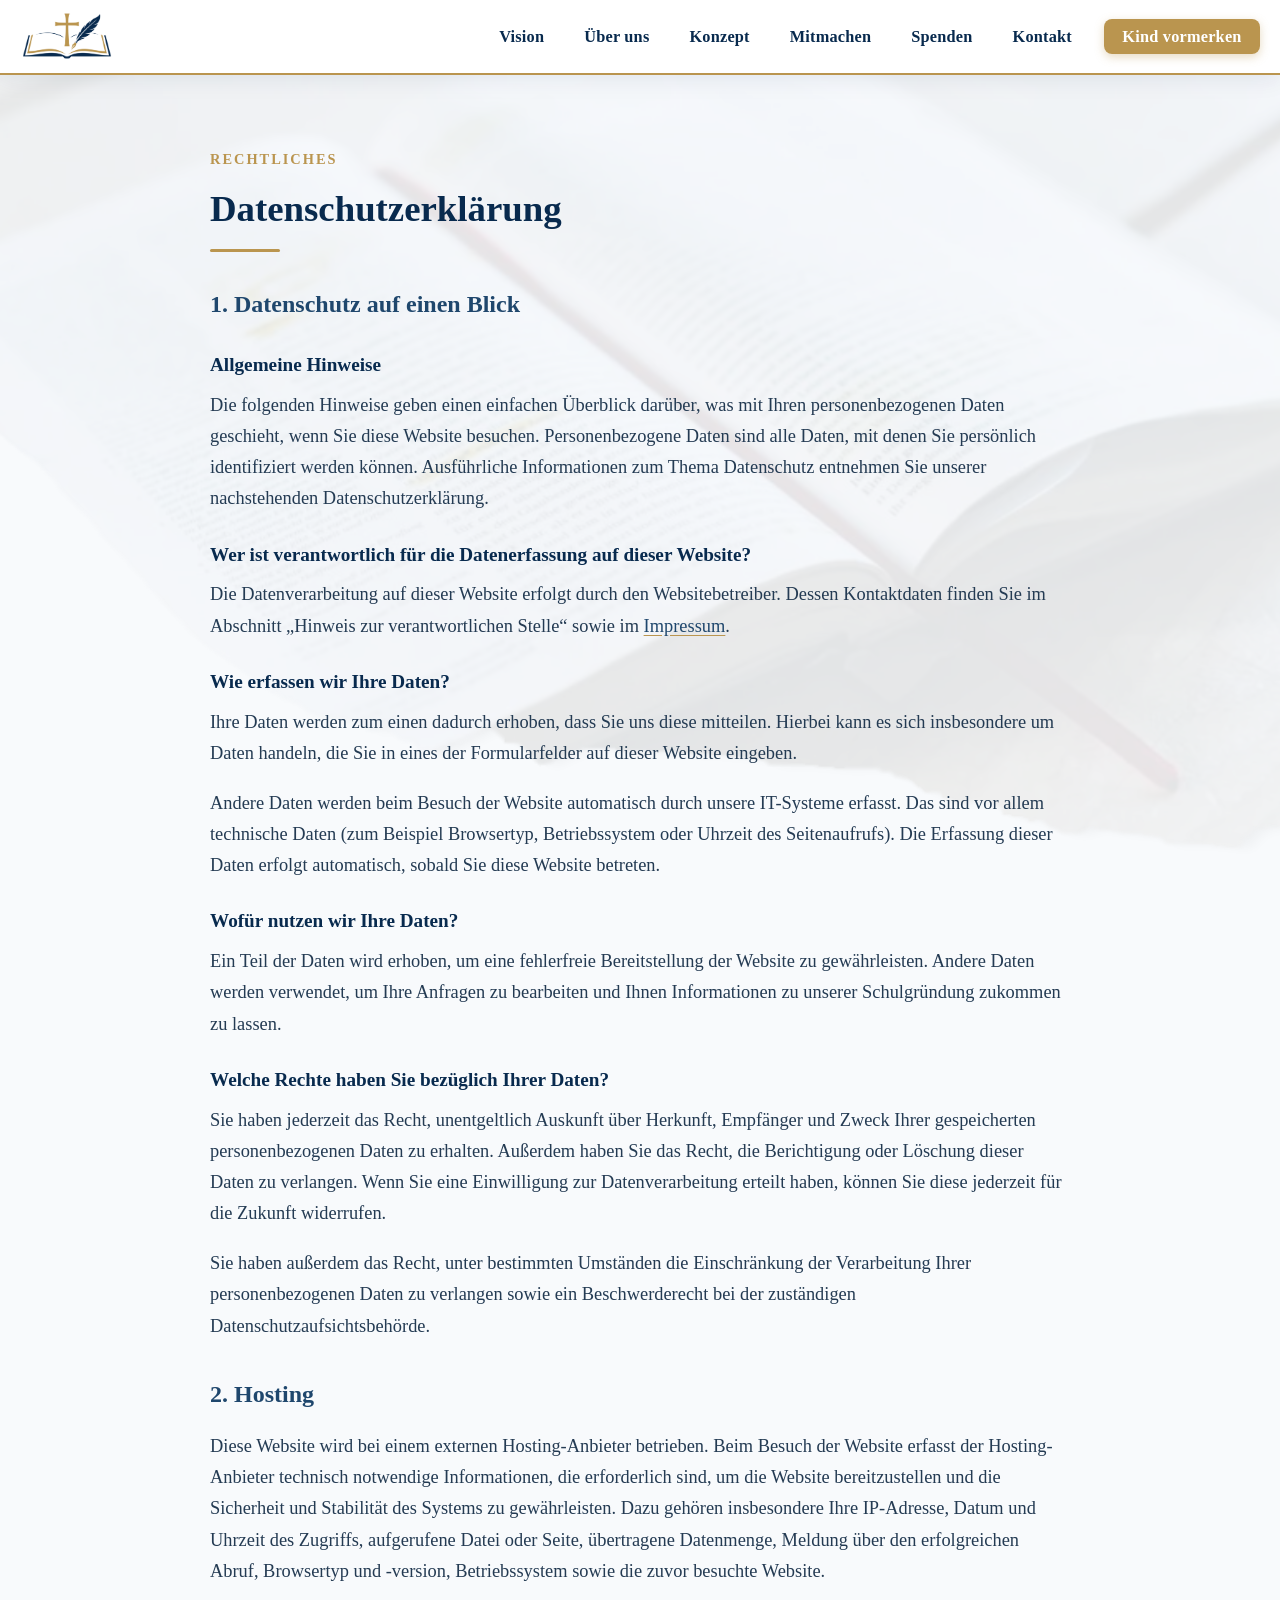
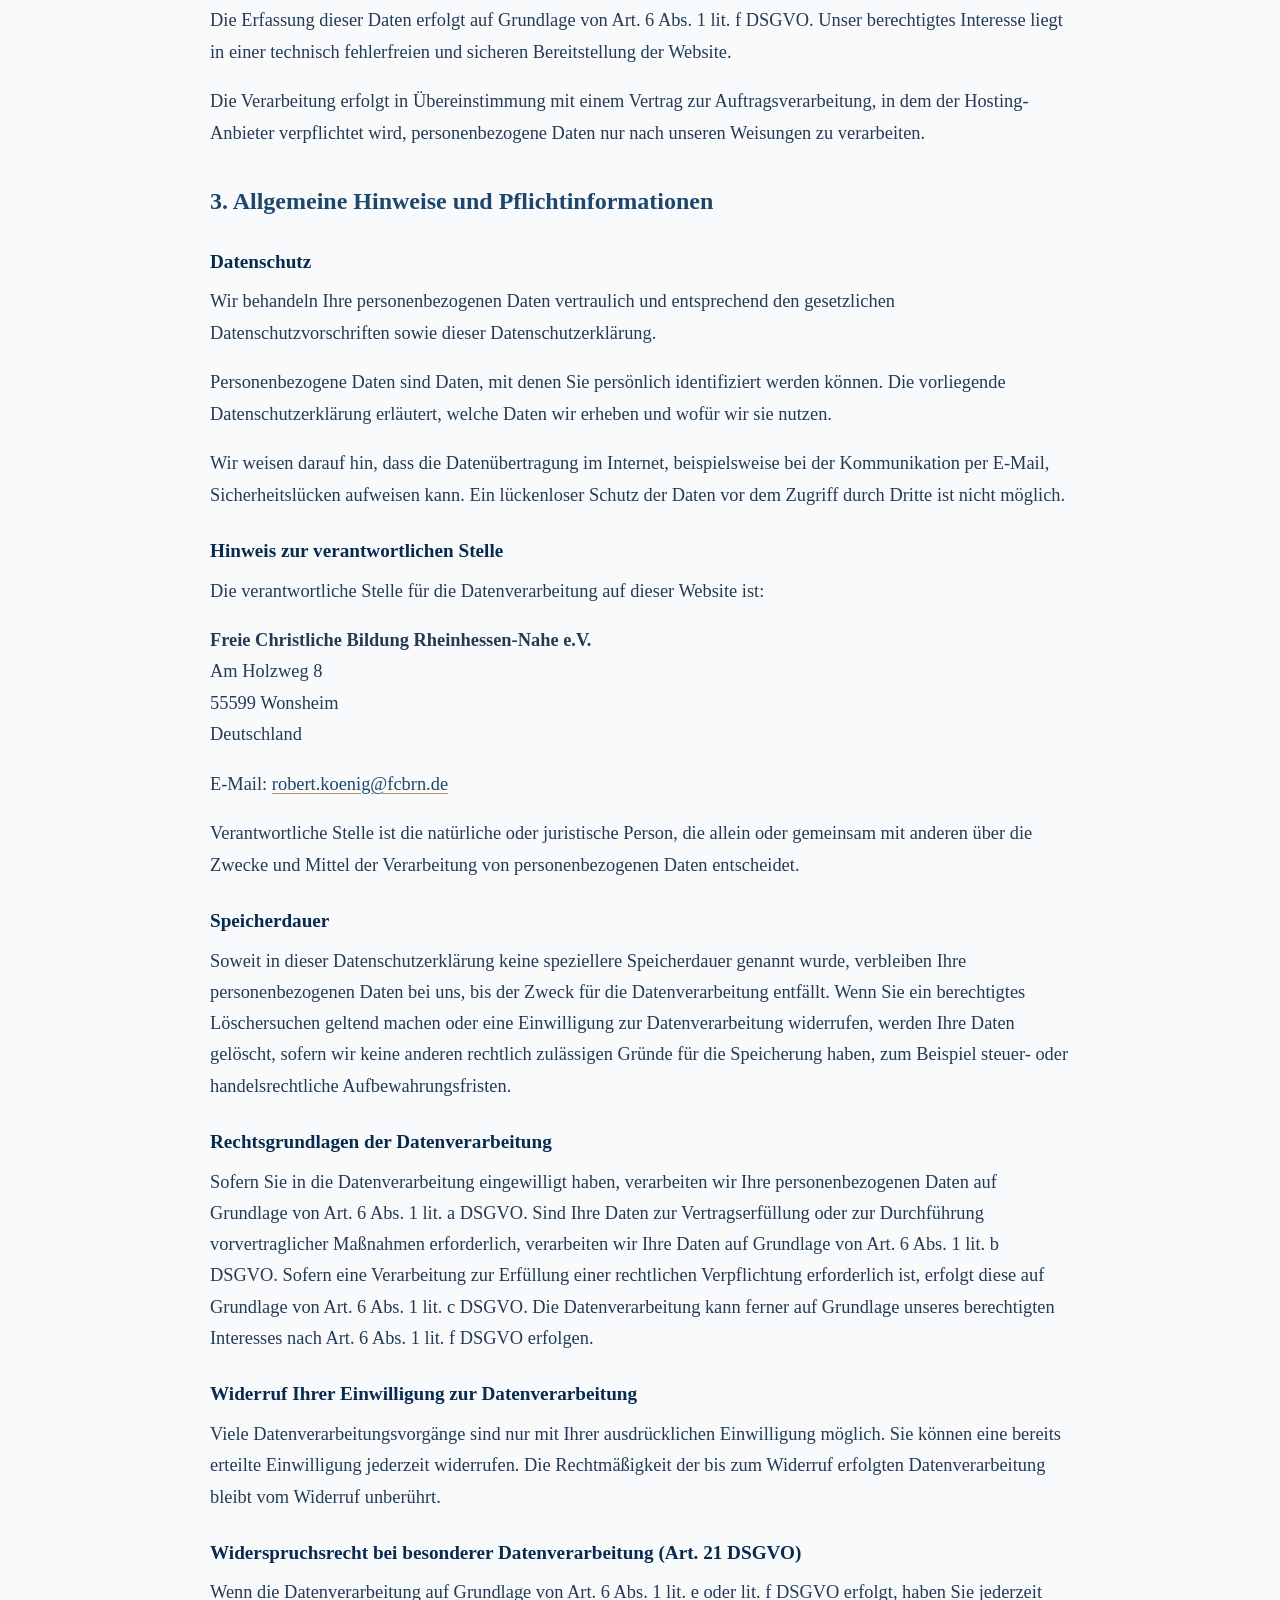
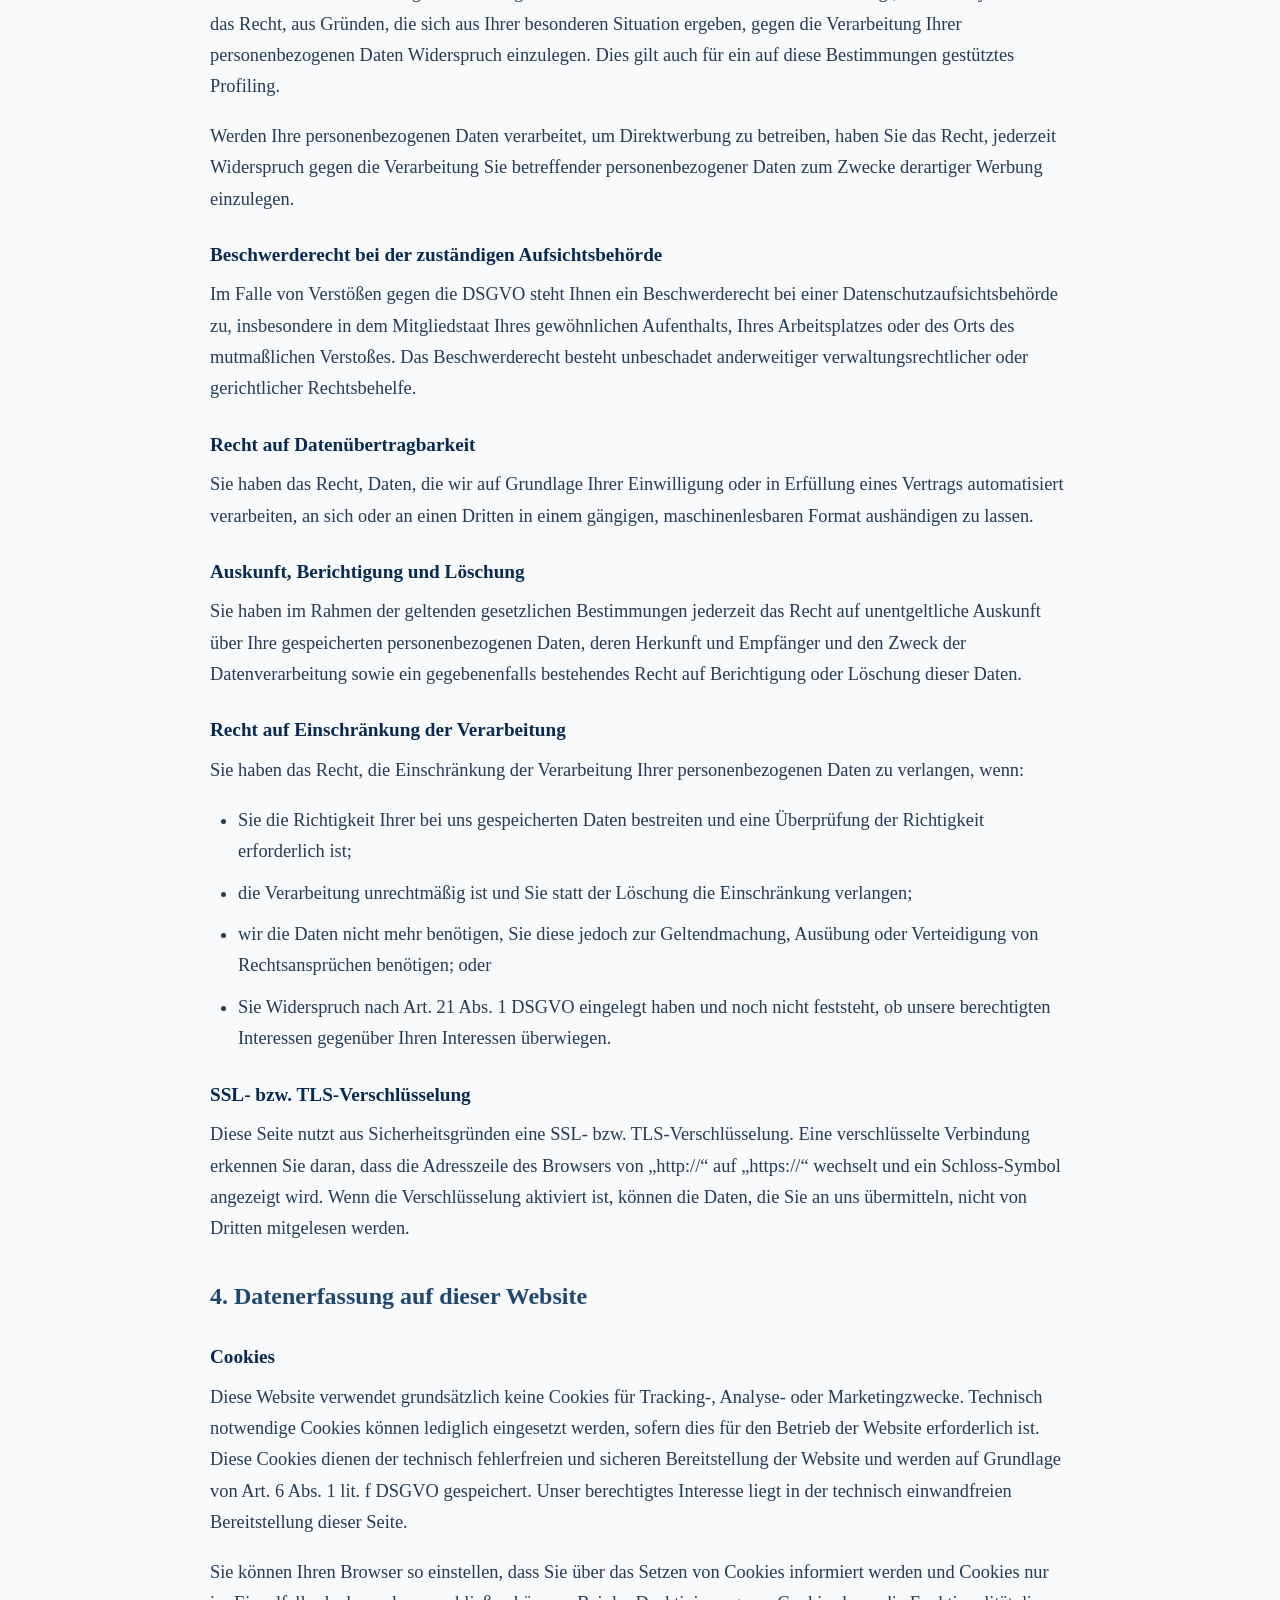
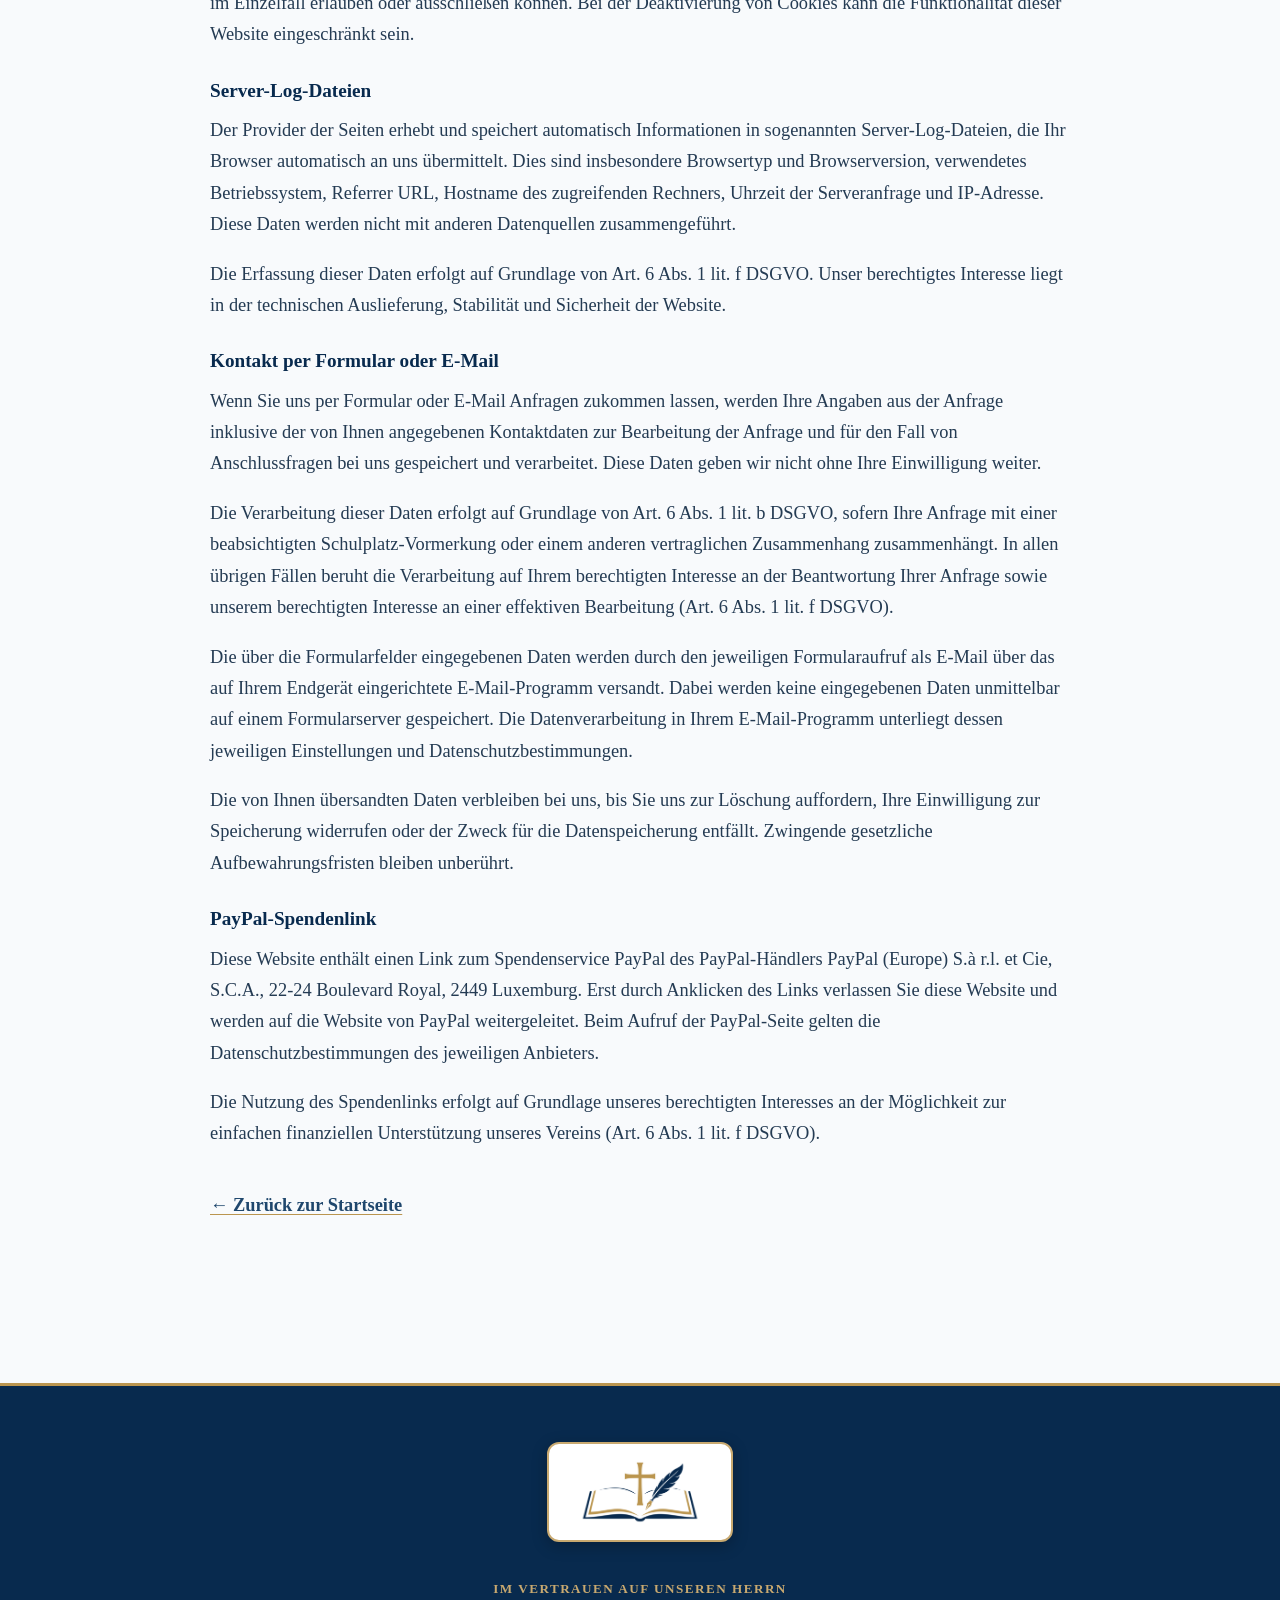
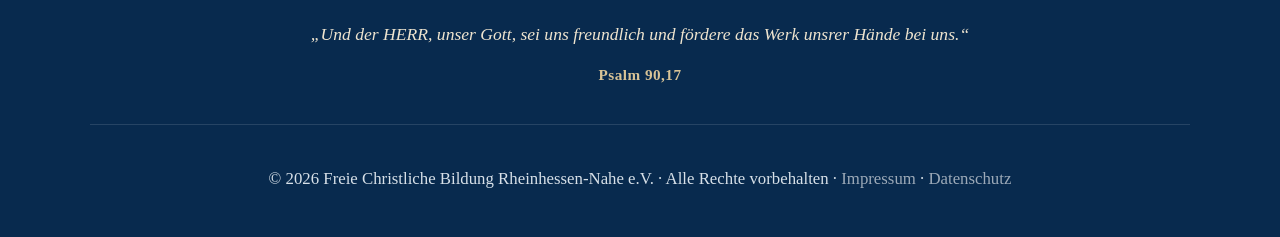
==== commit 69b50049: "Update Startseite, various changes - Navigationsleiste bleibt beim Scrollen sichtbar (#site-nav stic" ====
--- a/datenschutz.html
+++ b/datenschutz.html
@@ -248,7 +248,7 @@
                 finanziellen Unterstützung unseres Vereins (Art. 6 Abs. 1 lit. f DSGVO).
             </p>
 
-            <p><a href="index.html">Zurück zur Startseite</a></p>
+            <p class="legal-back"><a href="index.html">&larr; Zurück zur Startseite</a></p>
         </section>
     </main>
 
--- a/styles.css
+++ b/styles.css
@@ -41,7 +41,7 @@
         }
 
         .vebs-logo {
-            max-height: 65px;
+            max-height: 130px;
             max-width: 100%;
             height: auto;
             display: block;
@@ -115,8 +115,16 @@
             scroll-behavior: smooth;
         }
 
+        html {
+            overflow-x: hidden;
+        }
+
+        /* overflow-x: clip statt hidden, damit body kein Scroll-Container wird und die Navigation (sticky) sichtbar bleibt */
+        body {
+            overflow-x: clip;
+        }
+
         html, body {
-            overflow-x: hidden;
             width: 100%;
             max-width: 100%;
             font-family: var(--font-family-base);
@@ -651,14 +659,22 @@
             box-shadow: 0 0 0 3px rgba(186, 149, 79, 0.2);
         }
 
+        /* Formular-Elemente erben die Seitenschrift (Buttons, Felder, Auswahl) */
+        button, input, select, textarea { font-family: inherit; }
+        .form-group input, .form-group select, .form-group textarea { font-family: var(--font-family-base); }
+        /* Lange Optionstexte dürfen das Formular nicht über den Rand verbreitern */
+        .form-group { min-width: 0; }
+        .form-group input, .form-group select, .form-group textarea { width: 100%; max-width: 100%; min-width: 0; }
+        .form-group select { text-overflow: ellipsis; }
+
         /* Fixed Background Parallax Graphic */
         .fixed-bg-graphic {
             position: fixed;
-            top: 0;
-            left: 0;
-            width: 100vw;
-            height: 100vh;
-            background: url("Hintergrund.png") center center / 100% auto no-repeat;
+            top: -3vh;
+            left: -3vw;
+            width: 106vw;
+            height: 106vh;
+            background: url("Hintergrund.png") center center / cover no-repeat;
             opacity: 0.085;
             pointer-events: none;
             z-index: 0;
@@ -669,7 +685,7 @@
             z-index: 1;
         }
         @media (max-width: 768px) {
-            .fixed-bg-graphic { width: 100vw !important; height: 100vh !important; background-size: 100% auto !important; opacity: 0.08 !important; }
+            .fixed-bg-graphic { background-size: cover !important; opacity: 0.08 !important; }
         }
 
         /* Spenden Card (Modern Bright) */
@@ -1026,7 +1042,7 @@
            Scroll-Reveal & Progressive Motion Animations
            ========================================================================== */
         
-        .reveal { opacity: 1; transform: none; transition: opacity 0.6s ease, transform 0.6s ease; }
+        .reveal { opacity: 0; transform: translateY(28px); transition: opacity 0.7s ease, transform 0.7s ease; }
 
         .reveal.is-visible {
             opacity: 1 !important;
@@ -1099,7 +1115,7 @@
                 box-sizing: border-box !important;
                 min-width: 0 !important;
             }
-            .fixed-bg-graphic { width: 100vw !important; height: 100vh !important; background-size: 100% auto !important; }
+            .fixed-bg-graphic { background-size: cover !important; }
         }
 
         /* Footer */
@@ -1382,6 +1398,14 @@
         }
 
 
+        /* Navigation fixiert: navigation.js setzt <nav> in #site-nav. sticky wirkt nur relativ zum
+           Elternelement, daher muss der Container selbst sticky sein (sonst scrollt die Leiste weg). */
+        #site-nav {
+            position: sticky;
+            top: 0;
+            z-index: 99999;
+        }
+
         /* Menu ohne JavaScript (Checkbox-Technik) */
         .nav-toggle-input { position: absolute; opacity: 0; pointer-events: none; width: 0; height: 0; }
         .mobile-menu-btn .icon-close { display: none; }
@@ -1390,6 +1414,16 @@
         #navToggle:checked ~ .mobile-menu-btn { background: var(--gold-5) !important; color: var(--gold-1) !important; border-color: var(--gold-2) !important; }
         @media (max-width: 992px) {
             #navToggle:checked ~ .nav-right-group { display: flex !important; }
+        }
+
+        /* Geöffnetes Menü darf nie höher als der Bildschirm sein, damit alle Links erreichbar bleiben */
+        @media (max-width: 992px) {
+            nav {
+                max-height: 100vh !important;
+                max-height: 100dvh !important;
+                overflow-y: auto !important;
+                overscroll-behavior: contain;
+            }
         }
 
         /* Karte Einzugsgebiet */
@@ -1404,3 +1438,21 @@
         .lg-in { width: 10px; height: 10px; border-radius: 50%; background: #BA954F; }
         .area-map-note { flex-basis: 100%; font-style: italic; line-height: 1.5; }
     
+
+        /* Karte in Eckdaten-Box */
+        .highlight-box .area-map { margin: 1.5rem 0 0 0; background: #ffffff; border: 1px solid var(--gold-4); border-radius: 12px; box-shadow: none; }
+        .highlight-box .area-map-caption { background: transparent; border-top: 1px solid var(--gold-4); padding: 0.75rem 1rem 0.85rem 1rem; }
+
+        /* Rechtliche Seiten (Impressum, Datenschutz) */
+        .legal-page { max-width: 860px; margin: 0 auto; }
+        .legal-page h4 {
+            color: var(--blau-900);
+            font-size: 1.2rem;
+            margin-top: 1.5rem;
+            margin-bottom: 0.5rem;
+        }
+        .legal-page ul { margin-bottom: 1.15rem; }
+        .legal-page a { color: var(--blau-700); text-decoration: underline; text-decoration-color: var(--gold-1); text-underline-offset: 3px; }
+        .legal-page a:hover { color: var(--gold-1); }
+        .legal-page .legal-back { margin-top: 2.5rem; }
+        .legal-page .legal-back a { font-weight: bold; }
